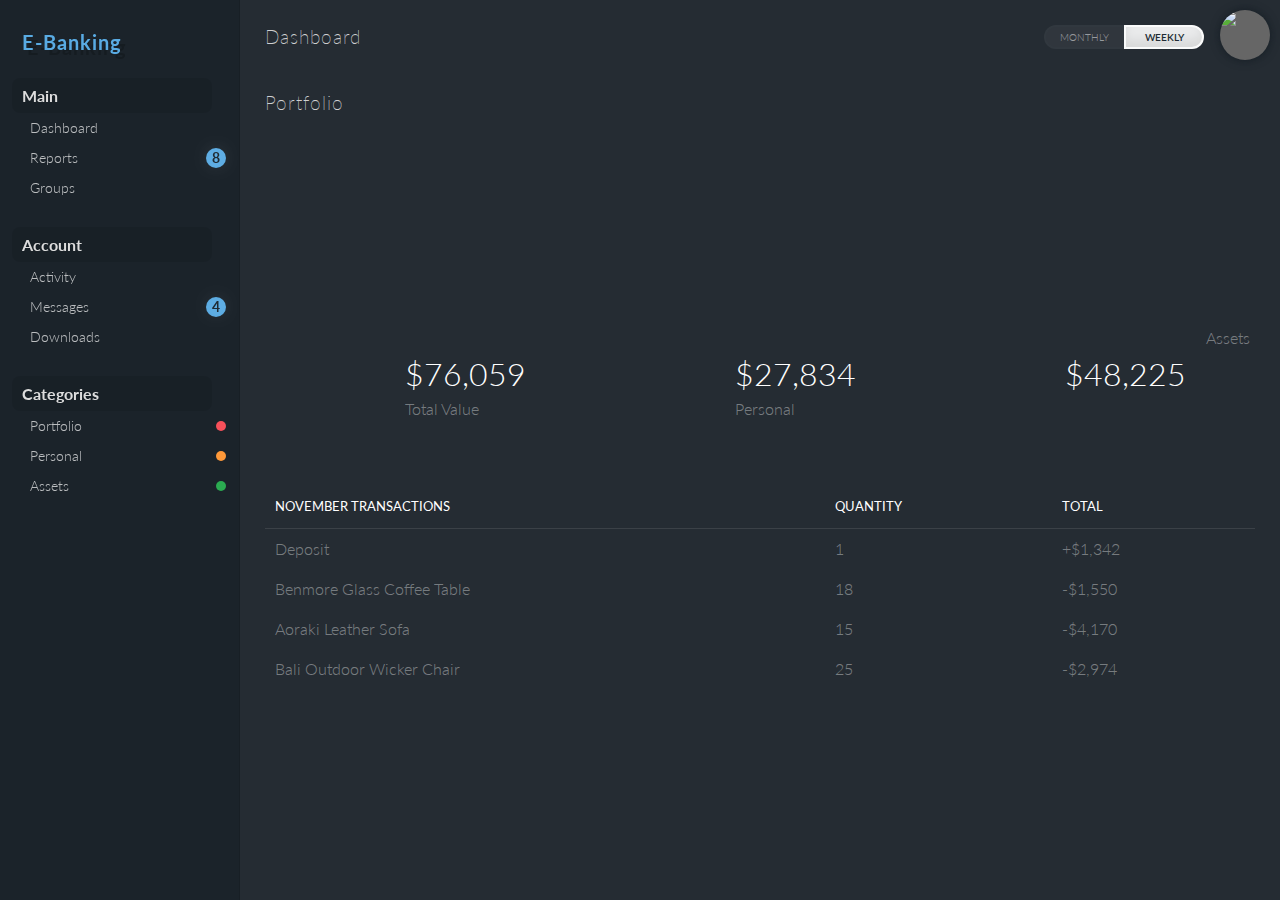
==== landing.html @ 0e0ae9cf "Update landing.html" ====
<!DOCTYPE html>
<html lang="en">
  <head>
    <meta charset="UTF-8" />
    <meta http-equiv="X-UA-Compatible" content="IE=edge" />
    <meta name="viewport" content="width=device-width, initial-scale=1.0" />
    <title>Dashboard</title>
    <link
      href="https://cdn.jsdelivr.net/npm/bootstrap@5.3.0-alpha3/dist/css/bootstrap.min.css"
      rel="stylesheet"
      integrity="sha384-KK94CHFLLe+nY2dmCWGMq91rCGa5gtU4mk92HdvYe+M/SXH301p5ILy+dN9+nJOZ"
      crossorigin="anonymous"
    />

    <link rel="stylesheet"
      href="https://cdn.jsdelivr.net/npm/bootstrap-icons@1.10.5/font/bootstrap-icons.css"/>
      <link rel="stylesheet" href="db.css">
    <style>
    prr{
      padding-right: 25%;
    }
    </style>
  </head>
  <body>
    <div id="container">
      <div id="sideMenu">
        <div id="sideMenuFixed"></div>
        <div id="sidecontent">
        <h1>E-Banking</h1>
    
        <ul class="menu">
          <li>Main</li>
          <li>Dashboard</li>
          <li>Reports <span class="notification">8</span></li>
          <li>Groups</li>
        </ul>
    
        <ul class="menu">
          <li>Account</li>
          <li>Activity</li>
          <li>Messages <span class="notification">4</span></li>
          <li>Downloads</li>
        </ul>
    
        <ul class="menu">
          <li>Categories</li>
          <li>Portfolio <span class="colorIcon red"></span></li>
          <li>Personal <span class="colorIcon orange"></span></li>
          <li>Assets <span class="colorIcon green"></span></li>
        </ul>
        <!--<div class="addCategory"><span class="plus">+</span> Add Category</div>-->
        </div>
      </div>
      <div id="content">
        <div id="titleBar">
          <h2>Dashboard</h2>
          <div id="profilePic">
            <a href="#" target="_blank"><img src="//s3-us-west-2.amazonaws.com/s.cdpn.io/174537/profile/profile-80_9.jpg" /></a>
          </div>
          <div class="options">
            <a href="#" target="_blank"><div class="username">Nerfie Camatayan</div></a>
            <hr>
            <a href="#" class="option"><i class="fa fa-wrench"></i>Settings</a>
            <a href="#" class="option"><i class="fa fa-suitcase"></i>Administration</a>
            <a href="#" class="option"><i class="fa fa-eur"></i>Money transfers</a>
            <a href="#" class="option"><i class="fa fa-plus"></i>More Info</a>
            <a href="index.html" class="logout">Log out <i class="fa fa-sign-out"></i></a>
          </div>
          <span class="controls activeControl">Weekly</span>
          <span class="controls">Monthly</span>
        </div>
    
        <div class="mainChart">
          <canvas id="salesData"></canvas>
          <h2>Portfolio</h2>
    
          <div class="clearFix"></div>
    
          <div id="totalSales">
            <div class="col">
              <div id="creditSales" class="progressBar"></div>
              <h3>$76,059</h3>
              <span class="progressTitle">Total Value</span>
            </div>
            <div class="col">
              <div id="channelSales" class="progressBar"></div>
              <h3>$27,834</h3>
              <span class="progressTitle">Personal</span>
            </div>
            <div class="col">
              <div id="directSales" class="progressBar"></div>
              <h3>$48,225</h3>
              <span class="progressTitle">Assets</span>
            </div>
          </div>
    
          <table>
            <tr>
              <th>November Transactions</th>
              <th>Quantity</th>
              <th>Total</th>
            </tr>
    
            <tr>
              <td>Deposit</td>
              <td>1</td>
              <td>+$1,342</td>
            </tr>
    
            <tr>
              <td>Benmore Glass Coffee Table</td>
              <td>18</td>
              <td>-$1,550</td>
            </tr>
    
            <tr>
              <td>Aoraki Leather Sofa</td>
              <td>15</td>
              <td>-$4,170</td>
            </tr>
    
            <tr>
              <td>Bali Outdoor Wicker Chair</td>
              <td>25</td>
              <td>-$2,974</td>
            </tr>
          </table>
        </div>
      </div>
    </div>
    <script src="//cdnjs.cloudflare.com/ajax/libs/Chart.js/1.0.1/Chart.min.js"></script>
    <script src="//cdn.rawgit.com/kimmobrunfeldt/progressbar.js/0.7.4/dist/progressbar.js"></script>
    <script type="text/javascript" src="script.js"></script>
  </body>
</html>
---- db.css ----
@import url(https://fonts.googleapis.com/css?family=Lato:100,300,400,700);
@import url(https://maxcdn.bootstrapcdn.com/font-awesome/4.2.0/css/font-awesome.min.css);

html {
  height: 100%;
  font-family: 'Lato', sans-serif;
  -webkit-user-select: none;
}
body {
  height: 100%;
  margin: 0;
  background: #252C33;
}
* {
  box-sizing: border-box;
}
/* SCROLL BAR*/

::-webkit-scrollbar {
	min-width: 12px;
	width: 12px;
	max-width: 12px;
  min-height: 12px;
	height: 12px;
	max-height: 12px;
	background-color: #252C33;
}
::-webkit-scrollbar-thumb {
	background: rgba(255,255,255,0.1);
    border: solid 3px #252C33;
    border-radius: 100px;
}
::-webkit-scrollbar-thumb:hover {
	background: rgba(255,255,255,0.2);
}
::-webkit-scrollbar-thumb:active {
	background: rgba(255,255,255,0.2);
}
::-webkit-scrollbar-button {
	display: none;
    height: 0px;
}

/* CONTAINER */
#container {
  display: table;
  width: 100%;
  background: #252C33;
  margin: 0px auto;
  border-radius: 0px;
}

/* Side Bar */
#sideMenu {
  width: 240px;
  height: 100%;
  padding: 30px;
  border-right: 1px solid rgba(0,0,0,.1);
  background: #1b232a;
  display: table-cell;
  vertical-align: top;
  color: #fff;
}
#sideMenuFixed{
  position: fixed;
  top: 0px;
  left: 0px;
  width: 240px;
  height: 100%;
  padding: 30px;
  border-right: 1px solid rgba(0,0,0,.1);
  background: #1b232a;
  z-index: 9;
}
#sidecontent{
  position: fixed;
  width: 200px;
  z-index: 10;
}
#sidecontent h1:first-child{
  color: #59ABE3;
  text-shadow: 5px 5px 0px rgba(0,0,0,.2);
  font-weight: 700;
  font-size: 20px;
  margin-left: -8px;
}
.menu {
  list-style: none;
  margin:  24px 0;
  padding: 0;
  width: 100%;
}
.menu li {
  display: block;
  height: 30px;
  width: 100%;
  line-height: 30px;
  font-size: 14px;
  font-weight: 300;
  color: rgba(255, 255, 255, .7);
  position: relative;
  cursor: pointer;
}
.menu li:hover {
  color: #FFF;
}
.menu li:first-child {
  height: 35px;
  line-height: 35px;
  font-size: 16px;
  font-weight: 700;
  color: #DDD;
  background: rgba(0,0,0,.08);
  margin-left: -18px;
  padding: 0px 10px;
  border-radius: 8px;
  cursor: default;
}
.addCategory {
  font-size: 13px;
  font-weight: 200;
  color: rgba(255, 255, 255, .2);
}
.addCategory:hover {
  color: #fff;
}

/* Content */
#content {
  width: calc(100% - 240px);
  height: 100%;
  padding: 25px;
  display: table-cell;
}
#titleBar {
  height: 36px;
  margin-bottom: 30px;
  margin-right: -15px;
}
#profilePic {
  width: 50px;
  height: 50px;
  border-radius: 100%;
  background: #666;
  float: right;
  margin-top: -15px;
  margin-left: 16px;
  overflow: hidden;
  box-shadow: 0px 0px 5px #1b232a, 0px 0px 10px #1b232a;
}
#profilePic img {
  width: 100%;
}
#profilePic:hover ~ .options{
  opacity: .95;
  top: 65px;
  visibility: visible;
  transition: .2s cubic-bezier(0.565, -0.260, 0.255, 1.410);
}
.options:hover, .options:active, .options:focus{
  opacity: .95;
  top: 65px;
  visibility: visible;
  transition: .2s cubic-bezier(0.565, -0.260, 0.255, 1.410);
}
.options{
  position: absolute;
  visibility: hidden;
  top: 60px;
  right: 5px;
  width: 250px;
  height: 250px;
  background: #FAFAFA;
  box-shadow: 0px 0px 5px #1b232a, 0px 0px 10px #1b232a;
  opacity: 0;
  border-radius: 5px;
  padding-top: 40px;
  transition: .2s cubic-bezier(0.565, -0.260, 0.255, 1.410);
}
.options:after {
  border: solid transparent;
  content: " ";
  height: 0px;
  width: 0px;
  bottom: 100%;
  right: 20px;
  position: absolute;
  border-color: transparent;
  border-width: 10px;
  border-bottom-color: #FAFAFA;
  margin-left: -10px;
}
.options hr{
  width: 100%;
  display: block;
  border: solid 1px #EEE;
  margin-bottom: 0px;
}
.options .username{
  position: absolute;
  top: 10px;
  left: 0px;
  width: 100%;
  text-align: center;
  font-size: 18px;
  font-weight: 700;
  padding-top: 5px;
  color: rgba(37,44,51,.65);
}
.options .pro{
  position: absolute;
  bottom: 6px;
  left: 6px;
  background: #F9BF3B;
  border-radius: 3px;
  color: #333;
  font-size: 11px;
  padding: 7px;
  font-weight: 700;
  text-decoration: none;
  box-shadow: inset 0px -10px 10px rgba(0,0,0,.07);
}
.options .pro span{
  font-size: 0px;
  font-weight: 400;
  transition: .2s cubic-bezier(0.565, -0.260, 0.255, 1.410);
}
.options .pro:hover span{
  font-size: 11px;
  transition: .2s cubic-bezier(0.565, -0.260, 0.255, 1.410);
}
.options .logout{
  position: absolute;
  bottom: 6px;
  right: 6px;
  background: #EF4836;
  border-radius: 3px;
  color: #FFF;
  font-size: 11px;
  padding: 7px;
  font-weight: 700;
  text-decoration: none;
  box-shadow: inset 0px -10px 10px rgba(0,0,0,.07);
}
.options .logout i{
  transform: scale(1.6);
  margin-left: 8px;
}
.options .option{
  display: block;
  width: 100%;
  padding: 10px 10px;
  color: #333;
  cursor: pointer;
  text-decoration: none;
}
.options .option i{
  width: 30px;
  transform: scale(1.4);
  margin-right: 0px;
  margin-left: 5px;
  color: #5B5B5B;
}
.options .option:hover i{
  color: #FFF;
}
.options .option:hover{
  color: #FFF;
  background: rgba(89,171,227,0.7);
}
.options .option:active{
  color: #FFF;
  background: rgba(89,171,227,0.9);
}

.controls {
  display: block;
  width: 80px;
  height: 24px;
  color: rgba(255, 255, 255, 0.5);
  font-size: 10px;
  font-weight: 300;
  text-transform: uppercase;
  text-align: center;
  line-height: 20px;
  float: right;
  border-top-left-radius: 20px;
  border-bottom-left-radius: 20px;
  margin: 0px 0px;
  cursor: pointer;
  border: solid 2px rgba(255, 255, 255, 0.01);
  background: rgba(255, 255, 255, 0.05);
}
.controls:hover, .controls:active {
  border-color: rgba(255, 255, 255, 0.01);
  background: rgba(255, 255, 255, 0.08);
}
.activeControl, .activeControl:hover {
  background: rgba(255, 255, 255, 0.9);
  border-color: rgba(255, 255, 255, 0.8);
  box-shadow: inset 0px -7px 10px rgba(0,0,0,.07);
  border-radius: 0px;
  border-top-right-radius: 20px;
  border-bottom-right-radius: 20px;
  color: #202b33;
  font-weight: 600;
}
#salesData {
  margin-bottom: 60px;
}
#totalSales {
  height: 120px;
  position: relative;
  margin-top: 24px;
  margin-bottom: 50px;
}
#totalSales .col {
  float: left;
  width: 33.33%;
  height: 100%;
}
#totalSales .col .progressTitle {
  float: left;
  margin-left: 20px;
  font-weight: 300;
  color: rgba(255, 255, 255, 0.4);
}
.progressBar {
  float: left;
  height: 120px;
  width: 120px;
  font-size: 40px;
  text-align: center;
  line-height: 120px;
}

/* Icons */
.notification {
  display: block;
  width: 20px;
  height: 20px;
  color: #202b33;
  text-shadow: 0px 0px 20px rgba(255,255,255,.7);
  font-weight: 700;
  line-height: 20px;
  text-align: center;
  border-radius: 50%;
  background: #59ABE3;
  position: absolute;
  top: 0; bottom: 0; right: 2%;
  margin: auto;
  transition: .3s ease;
}
ul.menu li:hover .notification {
  text-shadow: 0px 0px 30px rgba(255,255,255,1);
  transition: .3s ease;
}
.colorIcon {
  display: block;
  width: 10px;
  height: 10px;
  border-radius: 50%;
  position: absolute;
  top: 0; bottom: 0; right: 2%;
  margin: auto;
}
.plus {
  display: inline-block;
  width: 20px;
  height: 20px;
  color: #202b33;
  font-weight: 600;
  font-size: 16px;
  line-height: 8px;
  padding: 4px;
  margin-right: 6px;
  border: 2px solid rgba(255, 255, 255, .2);
  border-radius: 50%;
  color: rgba(255, 255, 255, .2);
}
.red {
  background: #F7505A;
}
.orange {
  background: #ff9939;
}
.green {
  background: #2bab51;
}

/* Table */
table {
  width: 100%;
  border-collapse: collapse;
}
th {
  text-align: left;
  color: #fff;
  font-weight: 400;
  font-size: 13px;
  text-transform: uppercase;
  border-bottom: 1px solid rgba(255, 255, 255, 0.1);
  padding: 0 10px;
  padding-bottom: 14px;
}
tr:not(:first-child):hover {
  background: rgba(255, 255, 255, 0.03);
}
td {
  height: 40px;
  line-height: 40px;
  font-weight: 300;
  color: rgba(255, 255, 255, 0.4);
  padding: 0 10px;
}
/* Headers */
h1 {
  font-size: 13px;
  font-weight: 200;
  letter-spacing: 1px;
  margin: 0;
}
h2 {
  float: left;
  font-size: 19px;
  font-weight: 200;
  letter-spacing: 1px;
  margin: 0;
  color: rgba(255, 255, 255, .8);
}
h3 {
  float: left;
  color: #fff;
  font-size: 32px;
  font-weight: 300;
  margin: 0;
  margin-top: 8%;
  margin-left: 20px;
  margin-bottom: 6px;
}

.clearFix {
  clear: both;
}
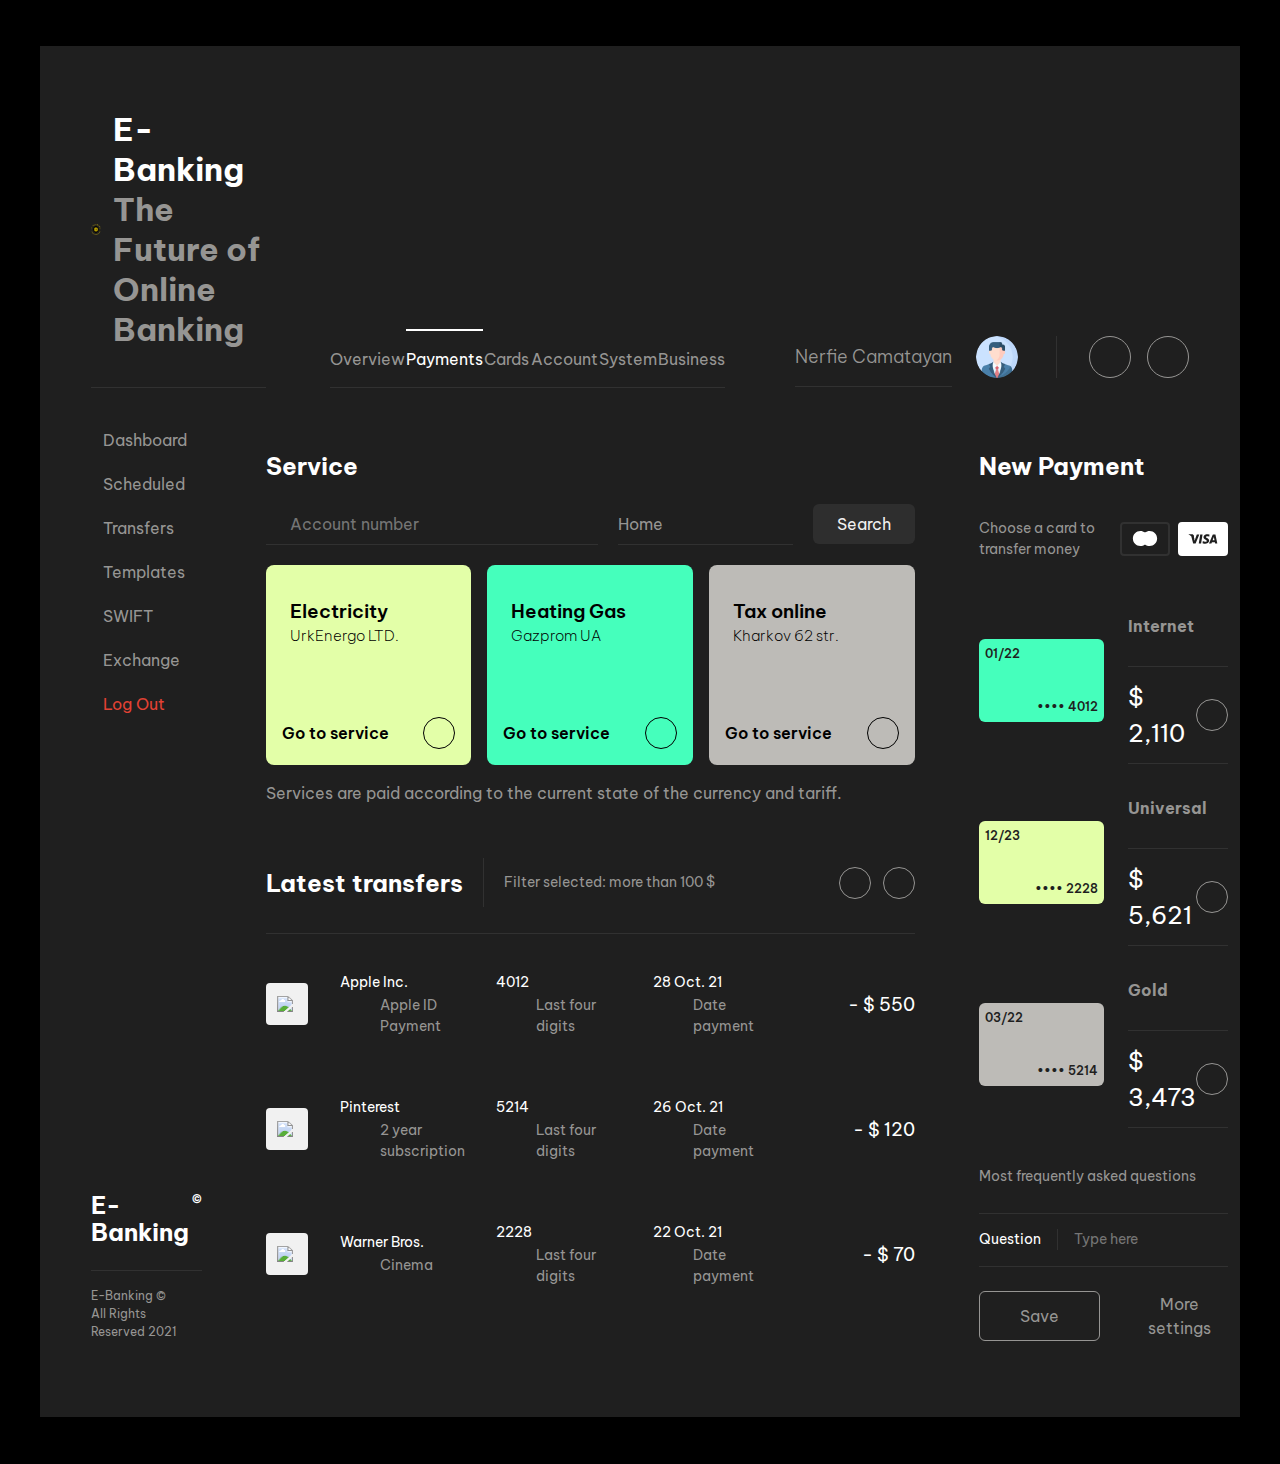
==== commit 72c6b135: "Add files via upload" ====
--- a/landing.html
+++ b/landing.html
@@ -1,135 +1,370 @@
 <!DOCTYPE html>
-<html lang="en">
-  <head>
-    <meta charset="UTF-8" />
-    <meta http-equiv="X-UA-Compatible" content="IE=edge" />
-    <meta name="viewport" content="width=device-width, initial-scale=1.0" />
-    <title>Dashboard</title>
-    <link
-      href="https://cdn.jsdelivr.net/npm/bootstrap@5.3.0-alpha3/dist/css/bootstrap.min.css"
-      rel="stylesheet"
-      integrity="sha384-KK94CHFLLe+nY2dmCWGMq91rCGa5gtU4mk92HdvYe+M/SXH301p5ILy+dN9+nJOZ"
-      crossorigin="anonymous"
-    />
+<html lang="en" >
+<head>
+  <meta charset="UTF-8">
+  <title>Dashboard</title>
+  <link rel="stylesheet" href="https://cdnjs.cloudflare.com/ajax/libs/meyer-reset/2.0/reset.min.css">
+<link rel="stylesheet" href="db.css">
 
-    <link rel="stylesheet"
-      href="https://cdn.jsdelivr.net/npm/bootstrap-icons@1.10.5/font/bootstrap-icons.css"/>
-      <link rel="stylesheet" href="db.css">
-    <style>
-    prr{
-      padding-right: 25%;
-    }
-    </style>
-  </head>
-  <body>
-    <div id="container">
-      <div id="sideMenu">
-        <div id="sideMenuFixed"></div>
-        <div id="sidecontent">
-        <h1>E-Banking</h1>
-    
-        <ul class="menu">
-          <li>Main</li>
-          <li>Dashboard</li>
-          <li>Reports <span class="notification">8</span></li>
-          <li>Groups</li>
-        </ul>
-    
-        <ul class="menu">
-          <li>Account</li>
-          <li>Activity</li>
-          <li>Messages <span class="notification">4</span></li>
-          <li>Downloads</li>
-        </ul>
-    
-        <ul class="menu">
-          <li>Categories</li>
-          <li>Portfolio <span class="colorIcon red"></span></li>
-          <li>Personal <span class="colorIcon orange"></span></li>
-          <li>Assets <span class="colorIcon green"></span></li>
-        </ul>
-        <!--<div class="addCategory"><span class="plus">+</span> Add Category</div>-->
-        </div>
-      </div>
-      <div id="content">
-        <div id="titleBar">
-          <h2>Dashboard</h2>
-          <div id="profilePic">
-            <a href="#" target="_blank"><img src="//s3-us-west-2.amazonaws.com/s.cdpn.io/174537/profile/profile-80_9.jpg" /></a>
-          </div>
-          <div class="options">
-            <a href="#" target="_blank"><div class="username">Nerfie Camatayan</div></a>
-            <hr>
-            <a href="#" class="option"><i class="fa fa-wrench"></i>Settings</a>
-            <a href="#" class="option"><i class="fa fa-suitcase"></i>Administration</a>
-            <a href="#" class="option"><i class="fa fa-eur"></i>Money transfers</a>
-            <a href="#" class="option"><i class="fa fa-plus"></i>More Info</a>
-            <a href="index.html" class="logout">Log out <i class="fa fa-sign-out"></i></a>
-          </div>
-          <span class="controls activeControl">Weekly</span>
-          <span class="controls">Monthly</span>
-        </div>
-    
-        <div class="mainChart">
-          <canvas id="salesData"></canvas>
-          <h2>Portfolio</h2>
-    
-          <div class="clearFix"></div>
-    
-          <div id="totalSales">
-            <div class="col">
-              <div id="creditSales" class="progressBar"></div>
-              <h3>$76,059</h3>
-              <span class="progressTitle">Total Value</span>
-            </div>
-            <div class="col">
-              <div id="channelSales" class="progressBar"></div>
-              <h3>$27,834</h3>
-              <span class="progressTitle">Personal</span>
-            </div>
-            <div class="col">
-              <div id="directSales" class="progressBar"></div>
-              <h3>$48,225</h3>
-              <span class="progressTitle">Assets</span>
-            </div>
-          </div>
-    
-          <table>
-            <tr>
-              <th>November Transactions</th>
-              <th>Quantity</th>
-              <th>Total</th>
-            </tr>
-    
-            <tr>
-              <td>Deposit</td>
-              <td>1</td>
-              <td>+$1,342</td>
-            </tr>
-    
-            <tr>
-              <td>Benmore Glass Coffee Table</td>
-              <td>18</td>
-              <td>-$1,550</td>
-            </tr>
-    
-            <tr>
-              <td>Aoraki Leather Sofa</td>
-              <td>15</td>
-              <td>-$4,170</td>
-            </tr>
-    
-            <tr>
-              <td>Bali Outdoor Wicker Chair</td>
-              <td>25</td>
-              <td>-$2,974</td>
-            </tr>
-          </table>
-        </div>
-      </div>
-    </div>
-    <script src="//cdnjs.cloudflare.com/ajax/libs/Chart.js/1.0.1/Chart.min.js"></script>
-    <script src="//cdn.rawgit.com/kimmobrunfeldt/progressbar.js/0.7.4/dist/progressbar.js"></script>
-    <script type="text/javascript" src="script.js"></script>
-  </body>
+</head>
+<body>
+<!-- partial:index.partial.html -->
+<div class="app">
+	<header class="app-header">
+		<div class="app-header-logo">
+			<div class="logo">
+				<span class="logo-icon">
+					<img src="logo.png" />
+				</span>
+				<h1 class="logo-title">
+					<span>E-Banking</span>
+					<span>The Future of Online Banking</span>
+				</h1>
+			</div>
+		</div>
+		<div class="app-header-navigation">
+			<div class="tabs">
+				<a href="#">
+					Overview
+				</a>
+				<a href="#" class="active">
+					Payments
+				</a>
+				<a href="#">
+					Cards
+				</a>
+				<a href="#">
+					Account
+				</a>
+				<a href="#">
+					System
+				</a>
+				<a href="#">
+					Business
+				</a>
+			</div>
+		</div>
+		<div class="app-header-actions">
+			<button class="user-profile">
+				<span>Nerfie Camatayan</span>
+				<span>
+					<img src="profile.png" />
+				</span>
+			</button>
+			<div class="app-header-actions-buttons">
+				<button class="icon-button large">
+					<i class="ph-magnifying-glass"></i>
+				</button>
+				<button class="icon-button large">
+					<i class="ph-bell"></i>
+				</button>
+			</div>
+		</div>
+		<div class="app-header-mobile">
+			<button class="icon-button large">
+				<i class="ph-list"></i>
+			</button>
+		</div>
+
+	</header>
+	<div class="app-body">
+		<div class="app-body-navigation">
+			<nav class="navigation">
+				<a href="#">
+					<i class="ph-browsers"></i>
+					<span>Dashboard</span>
+				</a>
+				<a href="#">
+					<i class="ph-check-square"></i>
+					<span>Scheduled</span>
+				</a>
+				<a href="#">
+					<i class="ph-swap"></i>
+					<span>Transfers</span>
+				</a>
+				<a href="#">
+					<i class="ph-file-text"></i>
+					<span>Templates</span>
+				</a>
+				<a href="#">
+					<i class="ph-globe"></i>
+					<span>SWIFT</span>
+				</a>
+				<a href="#">
+					<i class="ph-clipboard-text"></i>
+					<span>Exchange</span>
+				</a>
+        <a href="index.html">
+					<i class="ph-minus colorr"></i>
+					<span class="colorr">Log Out</span>
+				</a>
+			</nav>
+			<footer class="footer">
+				<h1>E-Banking<small>©</small></h1>
+				<div>
+					E-Banking ©<br />
+					All Rights Reserved 2021
+				</div>
+			</footer>
+		</div>
+		<div class="app-body-main-content">
+			<section class="service-section">
+				<h2>Service</h2>
+				<div class="service-section-header">
+					<div class="search-field">
+						<i class="ph-magnifying-glass"></i>
+						<input type="text" placeholder="Account number">
+					</div>
+					<div class="dropdown-field">
+						<select>
+							<option>Home</option>
+							<option>Work</option>
+						</select>
+						<i class="ph-caret-down"></i>
+					</div>
+					<button class="flat-button">
+						Search
+					</button>
+				</div>
+				<div class="mobile-only">
+					<button class="flat-button">
+						Toggle search
+					</button>
+				</div>
+				<div class="tiles">
+					<article class="tile">
+						<div class="tile-header">
+							<i class="ph-lightning-light"></i>
+							<h3>
+								<span>Electricity</span>
+								<span>UrkEnergo LTD.</span>
+							</h3>
+						</div>
+						<a href="#">
+							<span>Go to service</span>
+							<span class="icon-button">
+								<i class="ph-caret-right-bold"></i>
+							</span>
+						</a>
+					</article>
+					<article class="tile">
+						<div class="tile-header">
+							<i class="ph-fire-simple-light"></i>
+							<h3>
+								<span>Heating Gas</span>
+								<span>Gazprom UA</span>
+							</h3>
+						</div>
+						<a href="#">
+							<span>Go to service</span>
+							<span class="icon-button">
+								<i class="ph-caret-right-bold"></i>
+							</span>
+						</a>
+					</article>
+					<article class="tile">
+						<div class="tile-header">
+							<i class="ph-file-light"></i>
+							<h3>
+								<span>Tax online</span>
+								<span>Kharkov 62 str.</span>
+							</h3>
+						</div>
+						<a href="#">
+							<span>Go to service</span>
+							<span class="icon-button">
+								<i class="ph-caret-right-bold"></i>
+							</span>
+						</a>
+					</article>
+				</div>
+				<div class="service-section-footer">
+					<p>Services are paid according to the current state of the currency and tariff.</p>
+				</div>
+			</section>
+			<section class="transfer-section">
+				<div class="transfer-section-header">
+					<h2>Latest transfers</h2>
+					<div class="filter-options">
+						<p>Filter selected: more than 100 $</p>
+						<button class="icon-button">
+							<i class="ph-funnel"></i>
+						</button>
+						<button class="icon-button">
+							<i class="ph-plus"></i>
+						</button>
+					</div>
+				</div>
+				<div class="transfers">
+					<div class="transfer">
+						<div class="transfer-logo">
+							<img src="https://assets.codepen.io/285131/apple.svg" />
+						</div>
+						<dl class="transfer-details">
+							<div>
+								<dt>Apple Inc.</dt>
+								<dd>Apple ID Payment</dd>
+							</div>
+							<div>
+								<dt>4012</dt>
+								<dd>Last four digits</dd>
+							</div>
+							<div>
+								<dt>28 Oct. 21</dt>
+								<dd>Date payment</dd>
+							</div>
+						</dl>
+						<div class="transfer-number">
+							- $ 550
+						</div>
+					</div>
+					<div class="transfer">
+						<div class="transfer-logo">
+							<img src="https://assets.codepen.io/285131/pinterest.svg" />
+						</div>
+						<dl class="transfer-details">
+							<div>
+								<dt>Pinterest</dt>
+								<dd>2 year subscription</dd>
+							</div>
+							<div>
+								<dt>5214</dt>
+								<dd>Last four digits</dd>
+							</div>
+							<div>
+								<dt>26 Oct. 21</dt>
+								<dd>Date payment</dd>
+							</div>
+						</dl>
+						<div class="transfer-number">
+							- $ 120
+						</div>
+					</div>
+					<div class="transfer">
+						<div class="transfer-logo">
+							<img src="https://assets.codepen.io/285131/warner-bros.svg" />
+						</div>
+						<dl class="transfer-details">
+							<div>
+								<dt>Warner Bros.</dt>
+								<dd>Cinema</dd>
+							</div>
+							<div>
+								<dt>2228</dt>
+								<dd>Last four digits</dd>
+							</div>
+							<div>
+								<dt>22 Oct. 21</dt>
+								<dd>Date payment</dd>
+							</div>
+						</dl>
+						<div class="transfer-number">
+							- $ 70
+						</div>
+					</div>
+				</div>
+			</section>
+		</div>
+		<div class="app-body-sidebar">
+			<section class="payment-section">
+				<h2>New Payment</h2>
+				<div class="payment-section-header">
+					<p>Choose a card to transfer money</p>
+					<div>
+						<button class="card-button mastercard">
+							<svg width="2001" height="1237" viewBox="0 0 2001 1237" fill="none" xmlns="http://www.w3.org/2000/svg">
+								<g id="a624784f2834e21c94a1c0c9a58bbbaa">
+									<path id="7869b07bea546aa59a5ee138adbcfd5a" d="M1270.57 1104.15H729.71V132.15H1270.58L1270.57 1104.15Z" fill="currentColor"></path>
+									<path id="b54e3ab4d7044a9f288082bc6b864ae6" d="M764 618.17C764 421 856.32 245.36 1000.08 132.17C891.261 46.3647 756.669 -0.204758 618.09 9.6031e-07C276.72 9.6031e-07 0 276.76 0 618.17C0 959.58 276.72 1236.34 618.09 1236.34C756.672 1236.55 891.268 1189.98 1000.09 1104.17C856.34 991 764 815.35 764 618.17Z" fill="currentColor"></path>
+									<path id="67f94b4d1b83252a6619ed6e0cc0a3a1" d="M2000.25 618.17C2000.25 959.58 1723.53 1236.34 1382.16 1236.34C1243.56 1236.54 1108.95 1189.97 1000.11 1104.17C1143.91 990.98 1236.23 815.35 1236.23 618.17C1236.23 420.99 1143.91 245.36 1000.11 132.17C1108.95 46.3673 1243.56 -0.201169 1382.15 -2.24915e-05C1723.52 -2.24915e-05 2000.24 276.76 2000.24 618.17" fill="currentColor"></path>
+								</g>
+							</svg>
+						</button>
+						<button class="card-button visa active">
+							<svg xmlns="http://www.w3.org/2000/svg" width="2500" height="2500" viewBox="0 0 141.732 141.732">
+								<g fill="currentColor">
+									<path d="M62.935 89.571h-9.733l6.083-37.384h9.734zM45.014 52.187L35.735 77.9l-1.098-5.537.001.002-3.275-16.812s-.396-3.366-4.617-3.366h-15.34l-.18.633s4.691.976 10.181 4.273l8.456 32.479h10.141l15.485-37.385H45.014zM121.569 89.571h8.937l-7.792-37.385h-7.824c-3.613 0-4.493 2.786-4.493 2.786L95.881 89.571h10.146l2.029-5.553h12.373l1.14 5.553zm-10.71-13.224l5.114-13.99 2.877 13.99h-7.991zM96.642 61.177l1.389-8.028s-4.286-1.63-8.754-1.63c-4.83 0-16.3 2.111-16.3 12.376 0 9.658 13.462 9.778 13.462 14.851s-12.075 4.164-16.06.965l-1.447 8.394s4.346 2.111 10.986 2.111c6.642 0 16.662-3.439 16.662-12.799 0-9.72-13.583-10.625-13.583-14.851.001-4.227 9.48-3.684 13.645-1.389z" />
+								</g>
+								<path d="M34.638 72.364l-3.275-16.812s-.396-3.366-4.617-3.366h-15.34l-.18.633s7.373 1.528 14.445 7.253c6.762 5.472 8.967 12.292 8.967 12.292z" fill="currentColor" />
+								<path fill="none" d="M0 0h141.732v141.732H0z" />
+							</svg>
+						</button>
+					</div>
+				</div>
+				<div class="payments">
+					<div class="payment">
+						<div class="card green">
+							<span>01/22</span>
+							<span>
+								•••• 4012
+							</span>
+						</div>
+						<div class="payment-details">
+							<h3>Internet</h3>
+							<div>
+								<span>$ 2,110</span>
+								<button class="icon-button">
+									<i class="ph-caret-right-bold"></i>
+								</button>
+							</div>
+						</div>
+					</div>
+					<div class="payment">
+						<div class="card olive">
+							<span>12/23</span>
+							<span>
+								•••• 2228
+							</span>
+						</div>
+						<div class="payment-details">
+							<h3>Universal</h3>
+							<div>
+								<span>$ 5,621</span>
+								<button class="icon-button">
+									<i class="ph-caret-right-bold"></i>
+								</button>
+							</div>
+						</div>
+					</div>
+					<div class="payment">
+						<div class="card gray">
+							<span>03/22</span>
+							<span>
+								•••• 5214
+							</span>
+						</div>
+						<div class="payment-details">
+							<h3>Gold</h3>
+							<div>
+								<span>$ 3,473</span>
+								<button class="icon-button">
+									<i class="ph-caret-right-bold"></i>
+								</button>
+							</div>
+						</div>
+					</div>
+				</div>
+				<div class="faq">
+					<p>Most frequently asked questions</p>
+					<div>
+						<label>Question</label>
+						<input type="text" placeholder="Type here">
+					</div>
+				</div>
+				<div class="payment-section-footer">
+					<button class="save-button">
+						Save
+					</button>
+					<button class="settings-button">
+						<i class="ph-gear"></i>
+						<span>More settings</span>
+					</button>
+				</div>
+			</section>
+		</div>
+	</div>
+</div>
+<!-- partial -->
+  <script src='https://unpkg.com/phosphor-icons'></script><script  src="./script.js"></script>
+</body>
 </html>
--- a/db.css
+++ b/db.css
@@ -1,444 +1,821 @@
-@import url(https://fonts.googleapis.com/css?family=Lato:100,300,400,700);
-@import url(https://maxcdn.bootstrapcdn.com/font-awesome/4.2.0/css/font-awesome.min.css);
-
-html {
+@import url("https://fonts.googleapis.com/css2?family=Be+Vietnam+Pro:ital,wght@0,100;0,200;0,300;0,400;0,500;0,600;0,700;0,800;0,900;1,100;1,200;1,300;1,400;1,500;1,600;1,700;1,800;1,900&display=swap");
+:root {
+  --c-gray-900: #000000;
+  --c-gray-800: #1f1f1f;
+  --c-gray-700: #2e2e2e;
+  --c-gray-600: #313131;
+  --c-gray-500: #969593;
+  --c-gray-400: #a6a6a6;
+  --c-gray-300: #bdbbb7;
+  --c-gray-200: #f1f1f1;
+  --c-gray-100: #ffffff;
+  --c-green-500: #45ffbc;
+  --c-olive-500: #e3ffa8;
+  --c-white: var(--c-gray-100);
+  --c-text-primary: var(--c-gray-100);
+  --c-text-secondary: var(--c-gray-200);
+  --c-text-tertiary: var(--c-gray-500);
+}
+
+body {
+  line-height: 1.5;
+  min-height: 100vh;
+  font-family: "Be Vietnam Pro", sans-serif;
+  background-color: var(--c-gray-900);
+  color: var(--c-text-primary);
+  display: flex;
+  padding-top: 3vw;
+  padding-bottom: 3vw;
+  justify-content: center;
+}
+
+*,
+*:before,
+*:after {
+  box-sizing: border-box;
+}
+
+img {
+  display: block;
+  max-width: 100%;
+}
+
+button,
+select,
+input,
+textarea {
+  font: inherit;
+}
+
+a {
+  color: inherit;
+}
+
+.responsive-wrapper {
+  width: 90%;
+  max-width: 1600px;
+  margin-left: auto;
+  margin-right: auto;
+}
+
+.app {
+  min-height: 80vh;
+  width: 95%;
+  max-width: 1600px;
+  background-color: var(--c-gray-800);
+  padding: 2vw 4vw 6vw;
+  display: flex;
+  flex-direction: column;
+}
+
+.app-header {
+  display: grid;
+  grid-template-columns: minmax(-webkit-min-content, 175px) minmax(-webkit-max-content, 1fr) minmax(-webkit-max-content, 400px);
+  grid-template-columns: minmax(min-content, 175px) minmax(max-content, 1fr) minmax(max-content, 400px);
+  -moz-column-gap: 4rem;
+       column-gap: 4rem;
+  align-items: flex-end;
+}
+@media (max-width: 1200px) {
+  .app-header {
+    display: flex;
+    align-items: center;
+    justify-content: space-between;
+    border-bottom: 1px solid var(--c-gray-600);
+  }
+}
+
+@media (max-width: 1200px) {
+  .app-header-navigation {
+    display: none;
+  }
+}
+
+.app-header-actions {
+  display: flex;
+  align-items: center;
+}
+@media (max-width: 1200px) {
+  .app-header-actions {
+    display: none;
+  }
+}
+
+.app-header-actions-buttons {
+  display: flex;
+  border-left: 1px solid var(--c-gray-600);
+  margin-left: 2rem;
+  padding-left: 2rem;
+}
+.app-header-actions-buttons > * + * {
+  margin-left: 1rem;
+}
+
+.app-header-mobile {
+  display: none;
+}
+@media (max-width: 1200px) {
+  .app-header-mobile {
+    display: flex;
+  }
+}
+
+.app-body {
   height: 100%;
-  font-family: 'Lato', sans-serif;
-  -webkit-user-select: none;
-}
-body {
-  height: 100%;
-  margin: 0;
-  background: #252C33;
-}
-* {
-  box-sizing: border-box;
-}
-/* SCROLL BAR*/
-
-::-webkit-scrollbar {
-	min-width: 12px;
-	width: 12px;
-	max-width: 12px;
-  min-height: 12px;
-	height: 12px;
-	max-height: 12px;
-	background-color: #252C33;
-}
-::-webkit-scrollbar-thumb {
-	background: rgba(255,255,255,0.1);
-    border: solid 3px #252C33;
-    border-radius: 100px;
-}
-::-webkit-scrollbar-thumb:hover {
-	background: rgba(255,255,255,0.2);
-}
-::-webkit-scrollbar-thumb:active {
-	background: rgba(255,255,255,0.2);
-}
-::-webkit-scrollbar-button {
-	display: none;
-    height: 0px;
-}
-
-/* CONTAINER */
-#container {
-  display: table;
+  display: grid;
+  grid-template-columns: minmax(-webkit-min-content, 175px) minmax(-webkit-max-content, 1fr) minmax(-webkit-min-content, 400px);
+  grid-template-columns: minmax(min-content, 175px) minmax(max-content, 1fr) minmax(min-content, 400px);
+  -moz-column-gap: 4rem;
+       column-gap: 4rem;
+  padding-top: 2.5rem;
+}
+@media (max-width: 1200px) {
+  .app-body {
+    grid-template-columns: 1fr;
+  }
+  .app-body > * {
+    margin-bottom: 3.5rem;
+  }
+}
+
+.app-body-navigation {
+  display: flex;
+  flex-direction: column;
+  justify-content: space-between;
+}
+@media (max-width: 1200px) {
+  .app-body-navigation {
+    display: none;
+  }
+}
+
+.footer {
+  margin-top: auto;
+}
+.footer h1 {
+  font-size: 1.5rem;
+  line-height: 1.125;
+  display: flex;
+  align-items: flex-start;
+}
+.footer h1 small {
+  font-size: 0.5em;
+  margin-left: 0.25em;
+}
+.footer div {
+  border-top: 1px solid var(--c-gray-600);
+  margin-top: 1.5rem;
+  padding-top: 1rem;
+  font-size: 0.75rem;
+  color: var(--c-text-tertiary);
+}
+
+.logo {
+  display: flex;
+  align-items: center;
+  padding-bottom: 1rem;
+  padding-top: 1rem;
+  border-bottom: 1px solid var(--c-gray-600);
+}
+@media (max-width: 1200px) {
+  .logo {
+    border-bottom: 0;
+  }
+}
+
+.logo-icon {
+  display: flex;
+  align-items: center;
+  justify-content: center;
+  width: 32px;
+  height: 32px;
+}
+
+.logo-title {
+  display: flex;
+  flex-direction: column;
+  line-height: 1.25;
+  margin-left: 0.75rem;
+}
+.logo-title span:first-child {
+  color: var(--c-text-primary);
+}
+.logo-title span:last-child {
+  color: var(--c-text-tertiary);
+}
+
+.navigation {
+  display: flex;
+  flex-direction: column;
+  align-items: flex-start;
+  color: var(--c-text-tertiary);
+}
+.navigation a {
+  display: flex;
+  align-items: center;
+  text-decoration: none;
+  transition: 0.25s ease;
+}
+.navigation a * {
+  transition: 0.25s ease;
+}
+.navigation a i {
+  margin-right: 0.75rem;
+  font-size: 1.25em;
+  flex-shrink: 0;
+}
+.navigation a + a {
+  margin-top: 1.25rem;
+}
+.navigation a:hover, .navigation a:focus {
+  transform: translateX(4px);
+  color: var(--c-text-primary);
+}
+
+.tabs {
+  display: flex;
+  justify-content: space-between;
+  color: var(--c-text-tertiary);
+  border-bottom: 1px solid var(--c-gray-600);
+}
+.tabs a {
+  padding-top: 1rem;
+  padding-bottom: 1rem;
+  text-decoration: none;
+  border-top: 2px solid transparent;
+  display: inline-flex;
+  transition: 0.25s ease;
+}
+.tabs a.active, .tabs a:hover, .tabs a:focus {
+  color: var(--c-text-primary);
+  border-color: var(--c-text-primary);
+}
+
+.user-profile {
+  display: flex;
+  align-items: center;
+  border: 0;
+  background: transparent;
+  cursor: pointer;
+  color: var(--c-text-tertiary);
+  transition: 0.25s ease;
+}
+.user-profile:hover, .user-profile:focus {
+  color: var(--c-text-primary);
+}
+.user-profile:hover span:last-child, .user-profile:focus span:last-child {
+  box-shadow: 0 0 0 4px var(--c-gray-800), 0 0 0 5px var(--c-text-tertiary);
+}
+.user-profile span:first-child {
+  display: flex;
+  font-size: 1.125rem;
+  padding-top: 1rem;
+  padding-bottom: 1rem;
+  border-bottom: 1px solid var(--c-gray-600);
+  font-weight: 300;
+}
+.user-profile span:last-child {
+  transition: 0.25s ease;
+  display: flex;
+  justify-content: center;
+  align-items: center;
+  width: 42px;
+  height: 42px;
+  border-radius: 50%;
+  overflow: hidden;
+  margin-left: 1.5rem;
+  flex-shrink: 0;
+}
+
+.icon-button {
+  width: 32px;
+  height: 32px;
+  border-radius: 50%;
+  border: 0;
+  background-color: transparent;
+  border: 1px solid var(--c-gray-500);
+  color: var(--c-text-primary);
+  display: flex;
+  align-items: center;
+  justify-content: center;
+  cursor: pointer;
+  transition: 0.25s ease;
+  flex-shrink: 0;
+}
+.icon-button.large {
+  width: 42px;
+  height: 42px;
+  font-size: 1.25em;
+}
+.icon-button i {
+  transition: 0.25s ease;
+}
+.icon-button:hover, .icon-button:focus {
+  background-color: var(--c-gray-600);
+  box-shadow: 0 0 0 4px var(--c-gray-800), 0 0 0 5px var(--c-text-tertiary);
+}
+
+.tiles {
+  display: grid;
+  grid-template-columns: repeat(3, 1fr);
+  -moz-column-gap: 1rem;
+       column-gap: 1rem;
+  row-gap: 1rem;
+  margin-top: 1.25rem;
+}
+@media (max-width: 700px) {
+  .tiles {
+    grid-template-columns: repeat(1, 1fr);
+  }
+}
+
+.tile {
+  padding: 1rem;
+  border-radius: 8px;
+  background-color: var(--c-olive-500);
+  color: var(--c-gray-900);
+  min-height: 200px;
+  display: flex;
+  flex-direction: column;
+  justify-content: space-between;
+  position: relative;
+  transition: 0.25s ease;
+}
+.tile:hover {
+  transform: translateY(-5px);
+}
+.tile:focus-within {
+  box-shadow: 0 0 0 2px var(--c-gray-800), 0 0 0 4px var(--c-olive-500);
+}
+.tile:nth-child(2) {
+  background-color: var(--c-green-500);
+}
+.tile:nth-child(2):focus-within {
+  box-shadow: 0 0 0 2px var(--c-gray-800), 0 0 0 4px var(--c-green-500);
+}
+.tile:nth-child(3) {
+  background-color: var(--c-gray-300);
+}
+.tile:nth-child(3):focus-within {
+  box-shadow: 0 0 0 2px var(--c-gray-800), 0 0 0 4px var(--c-gray-300);
+}
+.tile a {
+  text-decoration: none;
+  display: flex;
+  align-items: center;
+  justify-content: space-between;
+  font-weight: 600;
+}
+.tile a .icon-button {
+  color: inherit;
+  border-color: inherit;
+}
+.tile a .icon-button:hover, .tile a .icon-button:focus {
+  background-color: transparent;
+}
+.tile a .icon-button:hover i, .tile a .icon-button:focus i {
+  transform: none;
+}
+.tile a:focus {
+  box-shadow: none;
+}
+.tile a:after {
+  content: "";
+  display: block;
+  position: absolute;
+  top: 0;
+  left: 0;
+  right: 0;
+  bottom: 0;
+}
+
+.tile-header {
+  display: flex;
+  align-items: center;
+}
+.tile-header i {
+  font-size: 2.5em;
+}
+.tile-header h3 {
+  display: flex;
+  flex-direction: column;
+  line-height: 1.375;
+  margin-left: 0.5rem;
+}
+.tile-header h3 span:first-child {
+  font-weight: 600;
+}
+.tile-header h3 span:last-child {
+  font-size: 0.825em;
+  font-weight: 200;
+}
+
+.service-section > h2 {
+  font-size: 1.5rem;
+  margin-bottom: 1.25rem;
+}
+
+.service-section-header {
+  display: flex;
+  align-items: center;
+  justify-content: space-between;
+}
+.service-section-header > * + * {
+  margin-left: 1.25rem;
+}
+@media (max-width: 1000px) {
+  .service-section-header {
+    display: none;
+  }
+}
+
+.service-section-footer {
+  color: var(--c-text-tertiary);
+  margin-top: 1rem;
+}
+
+.search-field {
+  display: flex;
+  flex-grow: 1;
+  position: relative;
+}
+.search-field input {
   width: 100%;
-  background: #252C33;
-  margin: 0px auto;
-  border-radius: 0px;
-}
-
-/* Side Bar */
-#sideMenu {
-  width: 240px;
-  height: 100%;
-  padding: 30px;
-  border-right: 1px solid rgba(0,0,0,.1);
-  background: #1b232a;
-  display: table-cell;
-  vertical-align: top;
-  color: #fff;
-}
-#sideMenuFixed{
-  position: fixed;
-  top: 0px;
-  left: 0px;
-  width: 240px;
-  height: 100%;
-  padding: 30px;
-  border-right: 1px solid rgba(0,0,0,.1);
-  background: #1b232a;
-  z-index: 9;
-}
-#sidecontent{
-  position: fixed;
-  width: 200px;
-  z-index: 10;
-}
-#sidecontent h1:first-child{
-  color: #59ABE3;
-  text-shadow: 5px 5px 0px rgba(0,0,0,.2);
-  font-weight: 700;
-  font-size: 20px;
-  margin-left: -8px;
-}
-.menu {
-  list-style: none;
-  margin:  24px 0;
+  padding-top: 0.5rem;
+  padding-bottom: 0.5rem;
+  border: 0;
+  border-bottom: 1px solid var(--c-gray-600);
+  background-color: transparent;
+  padding-left: 1.5rem;
+}
+.search-field i {
+  position: absolute;
+  left: 0;
+  top: 50%;
+  transform: translateY(-50%);
+}
+
+.dropdown-field {
+  display: flex;
+  flex-grow: 1;
+  position: relative;
+}
+.dropdown-field select {
+  width: 100%;
+  padding-top: 0.5rem;
+  padding-bottom: 0.5rem;
+  border: 0;
+  border-bottom: 1px solid var(--c-gray-600);
+  background-color: transparent;
+  padding-right: 1.5rem;
+  -webkit-appearance: none;
+     -moz-appearance: none;
+          appearance: none;
+  color: var(--c-text-tertiary);
+  width: 100%;
+}
+.dropdown-field i {
+  position: absolute;
+  right: 0;
+  top: 50%;
+  transform: translateY(-50%);
+}
+
+.flat-button {
+  border-radius: 6px;
+  background-color: var(--c-gray-700);
+  padding: 0.5em 1.5em;
+  border: 0;
+  color: var(--c-text-secondary);
+  transition: 0.25s ease;
+  cursor: pointer;
+}
+.flat-button:hover, .flat-button:focus {
+  background-color: var(--c-gray-600);
+}
+
+.mobile-only {
+  display: none;
+}
+@media (max-width: 1000px) {
+  .mobile-only {
+    display: inline-flex;
+  }
+}
+
+.transfer-section {
+  margin-top: 2.5rem;
+}
+
+.transfer-section-header {
+  display: flex;
+  align-items: center;
+  width: 100%;
+  padding-bottom: 0.75rem;
+  border-bottom: 1px solid var(--c-gray-600);
+}
+.transfer-section-header h2 {
+  font-size: 1.5rem;
+}
+
+.payments {
+  display: flex;
+  flex-direction: column;
+  margin-top: 1.5rem;
+}
+
+.payment {
+  display: flex;
+  align-items: center;
+}
+.payment + * {
+  margin-top: 1rem;
+}
+
+.card {
+  width: 125px;
+  padding: 0.375rem;
+  aspect-ratio: 3/2;
+  flex-shrink: 0;
+  border-radius: 6px;
+  color: var(--c-gray-800);
+  display: flex;
+  flex-direction: column;
+  justify-content: space-between;
+  font-size: 0.75rem;
+  font-weight: 600;
+}
+.card.green {
+  background-color: var(--c-green-500);
+}
+.card.olive {
+  background-color: var(--c-olive-500);
+}
+.card.gray {
+  background-color: var(--c-gray-300);
+}
+.card span:last-child {
+  align-self: flex-end;
+}
+
+.payment-details {
+  display: flex;
+  width: 100%;
+  flex-direction: column;
+  margin-left: 1.5rem;
+}
+.payment-details h3 {
+  font-size: 1rem;
+  color: var(--c-text-tertiary);
+}
+.payment-details div {
+  margin-top: 0.75rem;
+  padding-top: 0.75rem;
+  padding-bottom: 0.75rem;
+  border-top: 1px solid var(--c-gray-600);
+  border-bottom: 1px solid var(--c-gray-600);
+  display: flex;
+  align-items: center;
+  justify-content: space-between;
+  flex: 1;
+}
+.payment-details div span {
+  font-size: 1.5rem;
+}
+
+.filter-options {
+  margin-left: 1.25rem;
+  padding-left: 1.25rem;
+  border-left: 1px solid var(--c-gray-600);
+  display: flex;
+  align-items: center;
+  flex: 1 1 auto;
+}
+.filter-options p {
+  color: var(--c-text-tertiary);
+  font-size: 0.875rem;
+}
+.filter-options p + * {
+  margin-left: auto;
+  margin-right: 0.75rem;
+}
+@media (max-width: 1000px) {
+  .filter-options p {
+    display: none;
+  }
+}
+
+.transfers {
+  display: flex;
+  flex-direction: column;
+  margin-top: 1.5rem;
+}
+
+.transfer {
+  display: flex;
+  align-items: center;
+  width: 100%;
+  font-size: 0.875rem;
+}
+@media (max-width: 1000px) {
+  .transfer {
+    align-items: flex-start;
+    flex-direction: column;
+  }
+}
+.transfer + * {
+  margin-top: 2rem;
+}
+
+.transfer-logo {
+  background-color: var(--c-gray-200);
+  border-radius: 4px;
+  width: 42px;
+  height: 42px;
+  display: flex;
+  align-items: center;
+  justify-content: center;
+}
+.transfer-logo img {
+  width: 45%;
+}
+
+.transfer-details {
+  margin-left: 2rem;
+  display: flex;
+  align-items: center;
+  justify-content: space-between;
+  flex: 1;
+}
+@media (max-width: 1000px) {
+  .transfer-details {
+    flex-wrap: wrap;
+    margin-left: 0;
+    margin-top: 1rem;
+  }
+}
+.transfer-details div {
+  width: calc(100% / 3 - 1rem);
+}
+@media (max-width: 1000px) {
+  .transfer-details div {
+    width: 100%;
+  }
+}
+.transfer-details div + div {
+  margin-left: 1rem;
+}
+@media (max-width: 1000px) {
+  .transfer-details div + div {
+    margin-left: 0;
+    margin-top: 1rem;
+  }
+}
+.transfer-details dd {
+  color: var(--c-text-tertiary);
+  margin-top: 2px;
+}
+
+.transfer-number {
+  margin-left: 2rem;
+  font-size: 1.125rem;
+  flex-shrink: 0;
+  width: 15%;
+  display: flex;
+  justify-content: flex-end;
+}
+@media (max-width: 1000px) {
+  .transfer-number {
+    margin-left: 0;
+    margin-top: 1.25rem;
+    width: 100%;
+    justify-content: flex-start;
+  }
+}
+
+.payment-section > h2 {
+  font-size: 1.5rem;
+}
+
+.payment-section-header {
+  display: flex;
+  align-items: center;
+  margin-top: 1rem;
+}
+.payment-section-header p {
+  color: var(--c-text-tertiary);
+  font-size: 0.875rem;
+}
+.payment-section-header div {
+  padding-left: 1rem;
+  margin-left: auto;
+  display: flex;
+  align-items: center;
+}
+.payment-section-header div > * + * {
+  margin-left: 0.5rem;
+}
+
+.card-button {
+  display: flex;
+  width: 50px;
+  height: 34px;
+  align-items: center;
+  justify-content: center;
+  overflow: hidden;
+  background-color: transparent;
+  transition: 0.25s ease;
+  border-radius: 4px;
+  border: 2px solid var(--c-gray-600);
+  color: var(--c-text-primary);
+  cursor: pointer;
+}
+.card-button.mastercard svg {
+  max-height: 15px;
+}
+.card-button:focus, .card-button:hover, .card-button.active {
+  color: var(--c-gray-800);
+  background-color: var(--c-white);
+  border-color: var(--c-white);
+}
+
+.faq {
+  margin-top: 1.5rem;
+  display: flex;
+  flex-direction: column;
+}
+.faq p {
+  color: var(--c-text-tertiary);
+  font-size: 0.875rem;
+}
+.faq div {
+  margin-top: 0.75rem;
+  padding-top: 0.75rem;
+  padding-bottom: 0.75rem;
+  border-top: 1px solid var(--c-gray-600);
+  border-bottom: 1px solid var(--c-gray-600);
+  font-size: 0.875rem;
+  display: flex;
+  align-items: center;
+}
+.faq div label {
+  padding-right: 1rem;
+  margin-right: 1rem;
+  border-right: 1px solid var(--c-gray-600);
+}
+.faq div input {
+  border: 0;
+  background-color: transparent;
+  padding: 0.25em 0;
+  width: 100%;
+}
+
+.payment-section-footer {
+  display: flex;
+  align-items: center;
+  margin-top: 1.5rem;
+}
+
+.save-button {
+  border: 1px solid currentColor;
+  color: var(--c-text-tertiary);
+  border-radius: 6px;
+  padding: 0.75em 2.5em;
+  background-color: transparent;
+  transition: 0.25s ease;
+  cursor: pointer;
+}
+.save-button:focus, .save-button:hover {
+  color: var(--c-white);
+}
+
+.settings-button {
+  display: flex;
+  align-items: center;
+  color: var(--c-text-tertiary);
+  background-color: transparent;
+  border: 0;
   padding: 0;
-  width: 100%;
-}
-.menu li {
-  display: block;
-  height: 30px;
-  width: 100%;
-  line-height: 30px;
-  font-size: 14px;
-  font-weight: 300;
-  color: rgba(255, 255, 255, .7);
-  position: relative;
+  margin-left: 1.5rem;
   cursor: pointer;
-}
-.menu li:hover {
-  color: #FFF;
-}
-.menu li:first-child {
-  height: 35px;
-  line-height: 35px;
-  font-size: 16px;
-  font-weight: 700;
-  color: #DDD;
-  background: rgba(0,0,0,.08);
-  margin-left: -18px;
-  padding: 0px 10px;
-  border-radius: 8px;
-  cursor: default;
-}
-.addCategory {
-  font-size: 13px;
-  font-weight: 200;
-  color: rgba(255, 255, 255, .2);
-}
-.addCategory:hover {
-  color: #fff;
-}
-
-/* Content */
-#content {
-  width: calc(100% - 240px);
-  height: 100%;
-  padding: 25px;
-  display: table-cell;
-}
-#titleBar {
-  height: 36px;
-  margin-bottom: 30px;
-  margin-right: -15px;
-}
-#profilePic {
-  width: 50px;
-  height: 50px;
-  border-radius: 100%;
-  background: #666;
-  float: right;
-  margin-top: -15px;
-  margin-left: 16px;
-  overflow: hidden;
-  box-shadow: 0px 0px 5px #1b232a, 0px 0px 10px #1b232a;
-}
-#profilePic img {
-  width: 100%;
-}
-#profilePic:hover ~ .options{
-  opacity: .95;
-  top: 65px;
-  visibility: visible;
-  transition: .2s cubic-bezier(0.565, -0.260, 0.255, 1.410);
-}
-.options:hover, .options:active, .options:focus{
-  opacity: .95;
-  top: 65px;
-  visibility: visible;
-  transition: .2s cubic-bezier(0.565, -0.260, 0.255, 1.410);
-}
-.options{
-  position: absolute;
-  visibility: hidden;
-  top: 60px;
-  right: 5px;
-  width: 250px;
-  height: 250px;
-  background: #FAFAFA;
-  box-shadow: 0px 0px 5px #1b232a, 0px 0px 10px #1b232a;
-  opacity: 0;
-  border-radius: 5px;
-  padding-top: 40px;
-  transition: .2s cubic-bezier(0.565, -0.260, 0.255, 1.410);
-}
-.options:after {
-  border: solid transparent;
-  content: " ";
-  height: 0px;
-  width: 0px;
-  bottom: 100%;
-  right: 20px;
-  position: absolute;
-  border-color: transparent;
-  border-width: 10px;
-  border-bottom-color: #FAFAFA;
-  margin-left: -10px;
-}
-.options hr{
-  width: 100%;
-  display: block;
-  border: solid 1px #EEE;
-  margin-bottom: 0px;
-}
-.options .username{
-  position: absolute;
-  top: 10px;
-  left: 0px;
-  width: 100%;
-  text-align: center;
-  font-size: 18px;
-  font-weight: 700;
-  padding-top: 5px;
-  color: rgba(37,44,51,.65);
-}
-.options .pro{
-  position: absolute;
-  bottom: 6px;
-  left: 6px;
-  background: #F9BF3B;
-  border-radius: 3px;
-  color: #333;
-  font-size: 11px;
-  padding: 7px;
-  font-weight: 700;
-  text-decoration: none;
-  box-shadow: inset 0px -10px 10px rgba(0,0,0,.07);
-}
-.options .pro span{
-  font-size: 0px;
-  font-weight: 400;
-  transition: .2s cubic-bezier(0.565, -0.260, 0.255, 1.410);
-}
-.options .pro:hover span{
-  font-size: 11px;
-  transition: .2s cubic-bezier(0.565, -0.260, 0.255, 1.410);
-}
-.options .logout{
-  position: absolute;
-  bottom: 6px;
-  right: 6px;
-  background: #EF4836;
-  border-radius: 3px;
-  color: #FFF;
-  font-size: 11px;
-  padding: 7px;
-  font-weight: 700;
-  text-decoration: none;
-  box-shadow: inset 0px -10px 10px rgba(0,0,0,.07);
-}
-.options .logout i{
-  transform: scale(1.6);
-  margin-left: 8px;
-}
-.options .option{
-  display: block;
-  width: 100%;
-  padding: 10px 10px;
-  color: #333;
-  cursor: pointer;
-  text-decoration: none;
-}
-.options .option i{
-  width: 30px;
-  transform: scale(1.4);
-  margin-right: 0px;
-  margin-left: 5px;
-  color: #5B5B5B;
-}
-.options .option:hover i{
-  color: #FFF;
-}
-.options .option:hover{
-  color: #FFF;
-  background: rgba(89,171,227,0.7);
-}
-.options .option:active{
-  color: #FFF;
-  background: rgba(89,171,227,0.9);
-}
-
-.controls {
-  display: block;
-  width: 80px;
-  height: 24px;
-  color: rgba(255, 255, 255, 0.5);
-  font-size: 10px;
-  font-weight: 300;
-  text-transform: uppercase;
-  text-align: center;
-  line-height: 20px;
-  float: right;
-  border-top-left-radius: 20px;
-  border-bottom-left-radius: 20px;
-  margin: 0px 0px;
-  cursor: pointer;
-  border: solid 2px rgba(255, 255, 255, 0.01);
-  background: rgba(255, 255, 255, 0.05);
-}
-.controls:hover, .controls:active {
-  border-color: rgba(255, 255, 255, 0.01);
-  background: rgba(255, 255, 255, 0.08);
-}
-.activeControl, .activeControl:hover {
-  background: rgba(255, 255, 255, 0.9);
-  border-color: rgba(255, 255, 255, 0.8);
-  box-shadow: inset 0px -7px 10px rgba(0,0,0,.07);
-  border-radius: 0px;
-  border-top-right-radius: 20px;
-  border-bottom-right-radius: 20px;
-  color: #202b33;
-  font-weight: 600;
-}
-#salesData {
-  margin-bottom: 60px;
-}
-#totalSales {
-  height: 120px;
-  position: relative;
-  margin-top: 24px;
-  margin-bottom: 50px;
-}
-#totalSales .col {
-  float: left;
-  width: 33.33%;
-  height: 100%;
-}
-#totalSales .col .progressTitle {
-  float: left;
-  margin-left: 20px;
-  font-weight: 300;
-  color: rgba(255, 255, 255, 0.4);
-}
-.progressBar {
-  float: left;
-  height: 120px;
-  width: 120px;
-  font-size: 40px;
-  text-align: center;
-  line-height: 120px;
-}
-
-/* Icons */
-.notification {
-  display: block;
-  width: 20px;
-  height: 20px;
-  color: #202b33;
-  text-shadow: 0px 0px 20px rgba(255,255,255,.7);
-  font-weight: 700;
-  line-height: 20px;
-  text-align: center;
-  border-radius: 50%;
-  background: #59ABE3;
-  position: absolute;
-  top: 0; bottom: 0; right: 2%;
-  margin: auto;
-  transition: .3s ease;
-}
-ul.menu li:hover .notification {
-  text-shadow: 0px 0px 30px rgba(255,255,255,1);
-  transition: .3s ease;
-}
-.colorIcon {
-  display: block;
-  width: 10px;
-  height: 10px;
-  border-radius: 50%;
-  position: absolute;
-  top: 0; bottom: 0; right: 2%;
-  margin: auto;
-}
-.plus {
-  display: inline-block;
-  width: 20px;
-  height: 20px;
-  color: #202b33;
-  font-weight: 600;
-  font-size: 16px;
-  line-height: 8px;
-  padding: 4px;
-  margin-right: 6px;
-  border: 2px solid rgba(255, 255, 255, .2);
-  border-radius: 50%;
-  color: rgba(255, 255, 255, .2);
-}
-.red {
-  background: #F7505A;
-}
-.orange {
-  background: #ff9939;
-}
-.green {
-  background: #2bab51;
-}
-
-/* Table */
-table {
-  width: 100%;
-  border-collapse: collapse;
-}
-th {
-  text-align: left;
-  color: #fff;
-  font-weight: 400;
-  font-size: 13px;
-  text-transform: uppercase;
-  border-bottom: 1px solid rgba(255, 255, 255, 0.1);
-  padding: 0 10px;
-  padding-bottom: 14px;
-}
-tr:not(:first-child):hover {
-  background: rgba(255, 255, 255, 0.03);
-}
-td {
-  height: 40px;
-  line-height: 40px;
-  font-weight: 300;
-  color: rgba(255, 255, 255, 0.4);
-  padding: 0 10px;
-}
-/* Headers */
-h1 {
-  font-size: 13px;
-  font-weight: 200;
-  letter-spacing: 1px;
-  margin: 0;
-}
-h2 {
-  float: left;
-  font-size: 19px;
-  font-weight: 200;
-  letter-spacing: 1px;
-  margin: 0;
-  color: rgba(255, 255, 255, .8);
-}
-h3 {
-  float: left;
-  color: #fff;
-  font-size: 32px;
-  font-weight: 300;
-  margin: 0;
-  margin-top: 8%;
-  margin-left: 20px;
-  margin-bottom: 6px;
-}
-
-.clearFix {
-  clear: both;
+  transition: 0.25s ease;
+}
+.settings-button i {
+  margin-right: 0.5rem;
+}
+.settings-button:focus, .settings-button:hover {
+  color: var(--c-white);
+}
+
+input:focus,
+select:focus,
+a:focus,
+textarea:focus,
+button:focus {
+  outline: 0;
+  box-shadow: 0 0 0 2px var(--c-gray-800), 0 0 0 4px var(--c-gray-300);
+}
+
+.colorr{
+  color: #E34234;
 }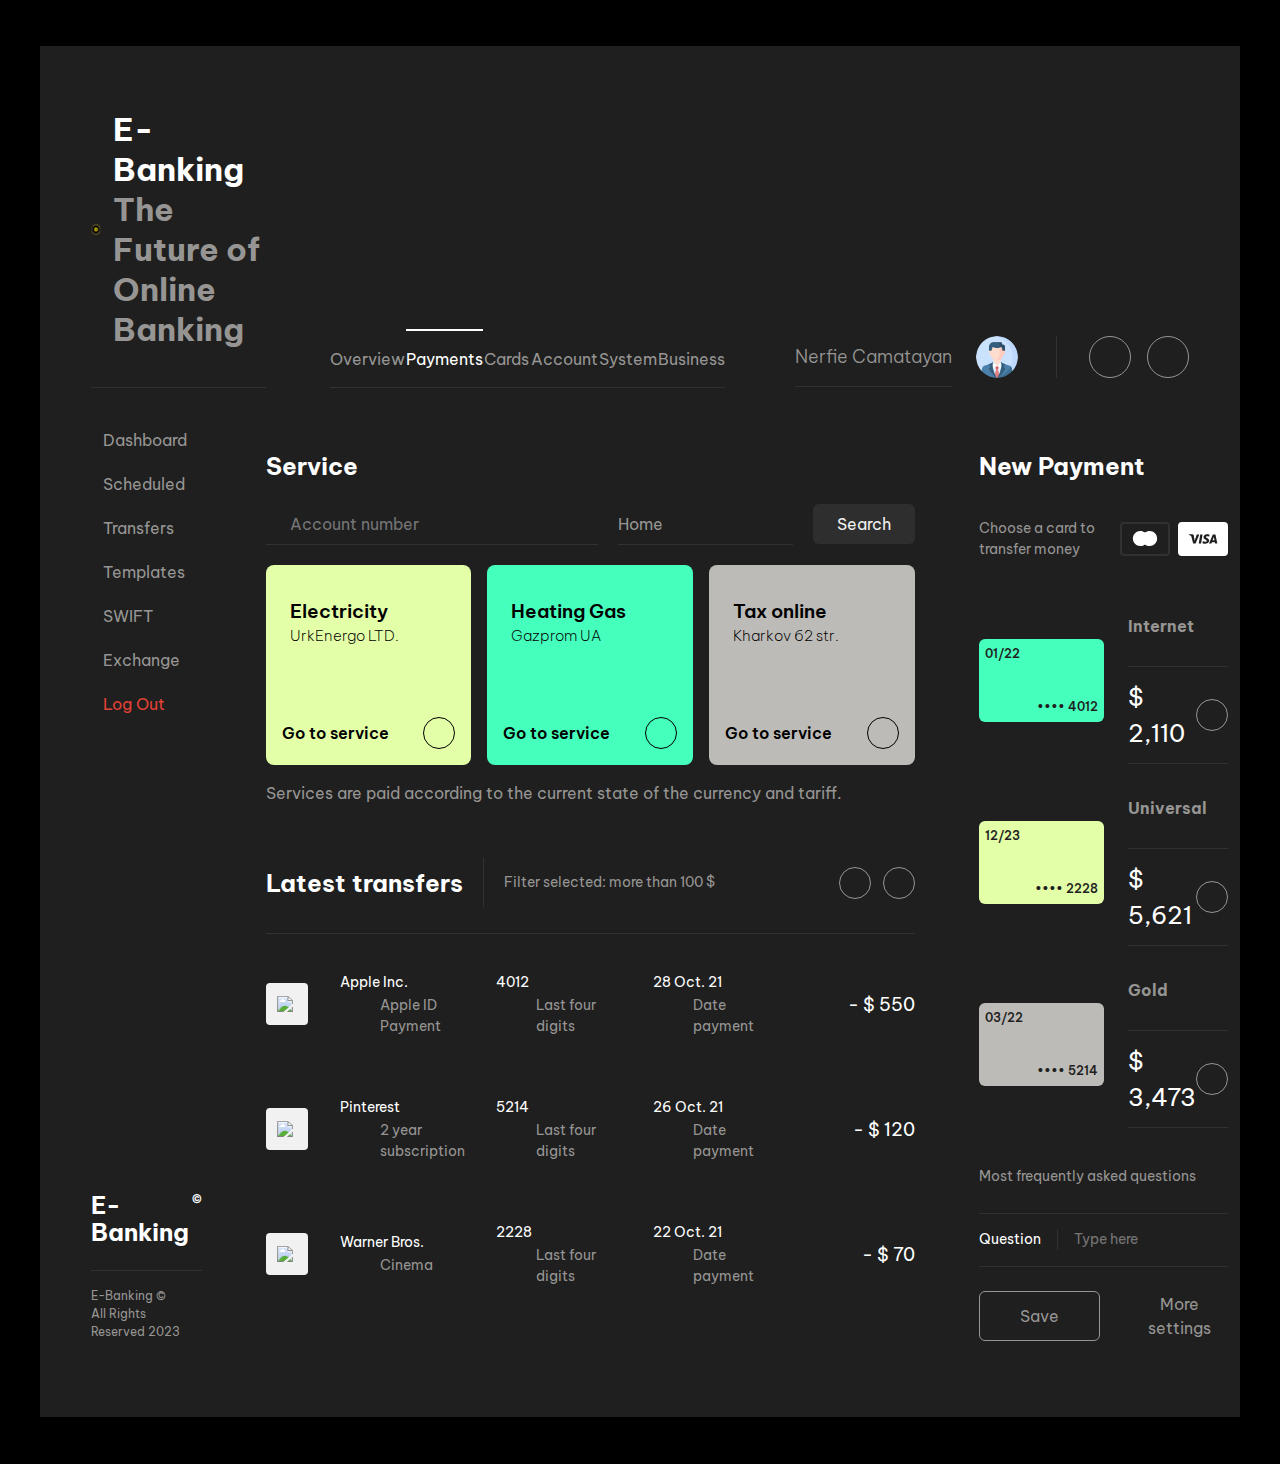
==== commit 2280a97a: "Update landing.html" ====
--- a/landing.html
+++ b/landing.html
@@ -5,10 +5,9 @@
   <title>Dashboard</title>
   <link rel="stylesheet" href="https://cdnjs.cloudflare.com/ajax/libs/meyer-reset/2.0/reset.min.css">
 <link rel="stylesheet" href="db.css">
-
+<link rel="stylesheet" href="style.scss">
 </head>
 <body>
-<!-- partial:index.partial.html -->
 <div class="app">
 	<header class="app-header">
 		<div class="app-header-logo">
@@ -65,7 +64,6 @@
 				<i class="ph-list"></i>
 			</button>
 		</div>
-
 	</header>
 	<div class="app-body">
 		<div class="app-body-navigation">
@@ -103,7 +101,7 @@
 				<h1>E-Banking<small>©</small></h1>
 				<div>
 					E-Banking ©<br />
-					All Rights Reserved 2021
+					All Rights Reserved 2023
 				</div>
 			</footer>
 		</div>
@@ -364,7 +362,6 @@
 		</div>
 	</div>
 </div>
-<!-- partial -->
-  <script src='https://unpkg.com/phosphor-icons'></script><script  src="./script.js"></script>
+  <script src='https://unpkg.com/phosphor-icons'></script><script  src="script.js"></script>
 </body>
 </html>
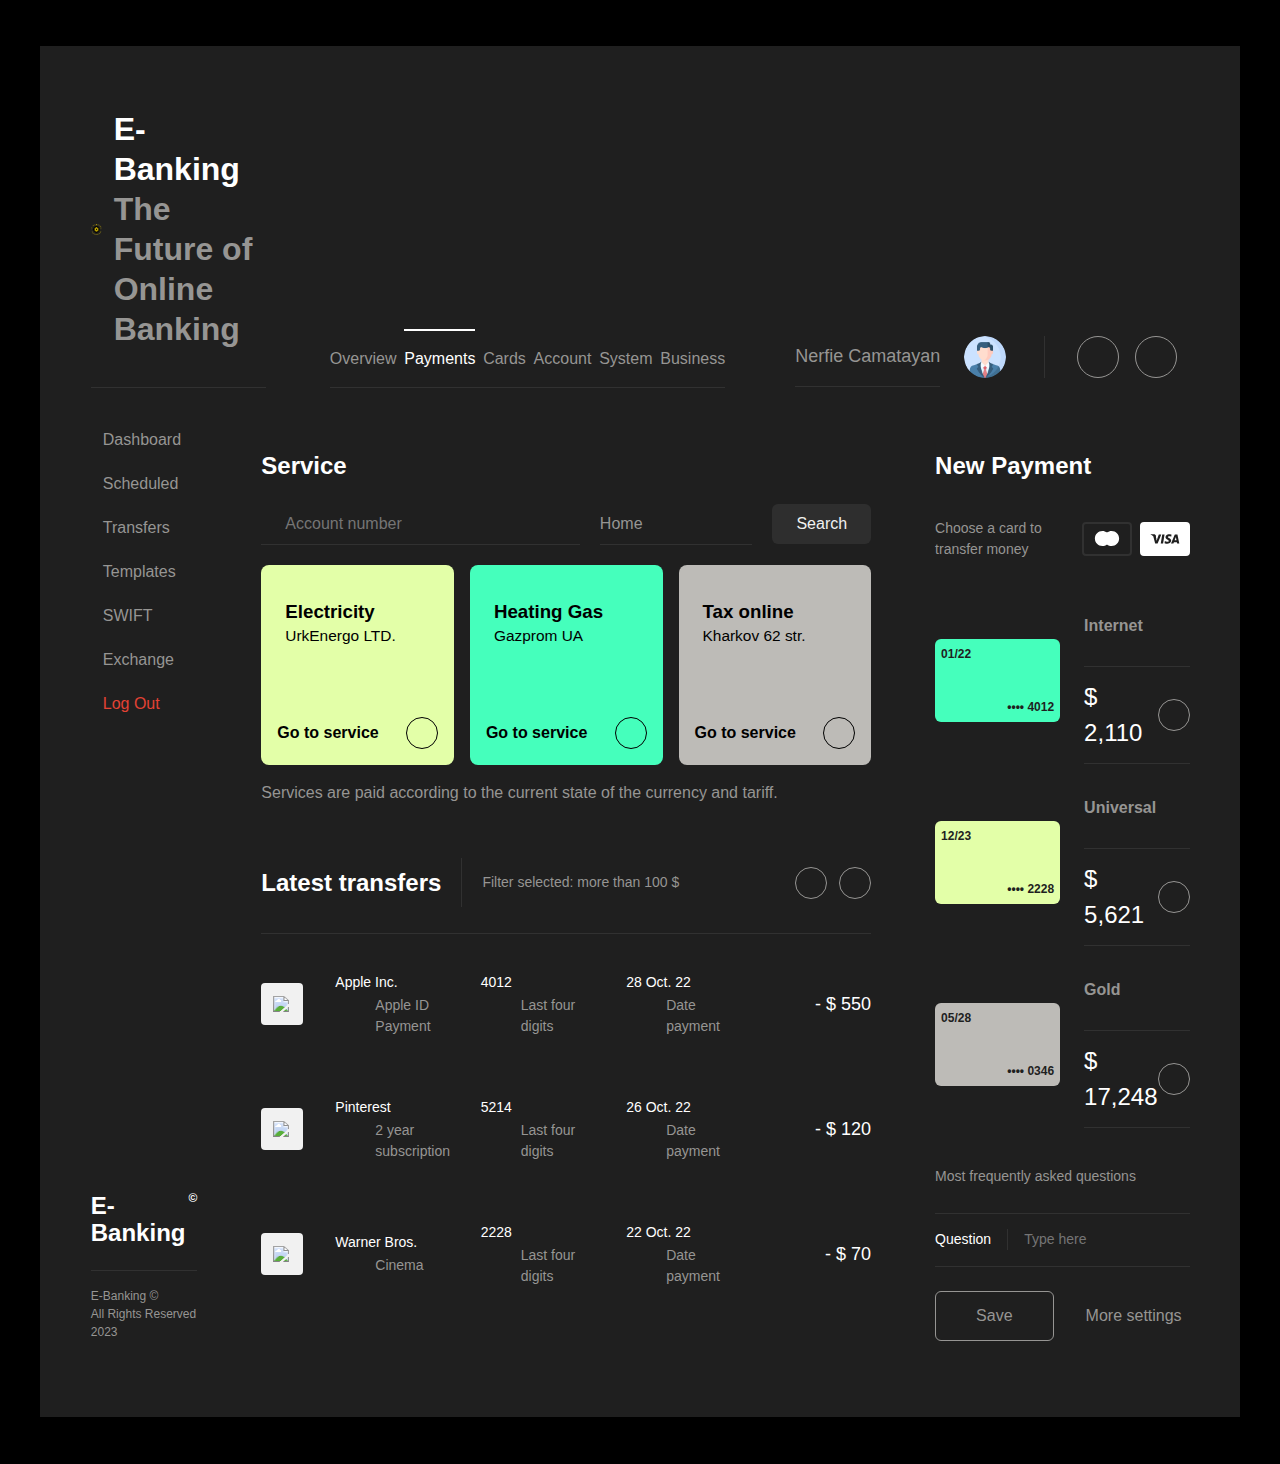
==== commit bb581dc8: "Update landing.html" ====
--- a/landing.html
+++ b/landing.html
@@ -208,7 +208,7 @@
 								<dd>Last four digits</dd>
 							</div>
 							<div>
-								<dt>28 Oct. 21</dt>
+								<dt>28 Oct. 22</dt>
 								<dd>Date payment</dd>
 							</div>
 						</dl>
@@ -230,7 +230,7 @@
 								<dd>Last four digits</dd>
 							</div>
 							<div>
-								<dt>26 Oct. 21</dt>
+								<dt>26 Oct. 22</dt>
 								<dd>Date payment</dd>
 							</div>
 						</dl>
@@ -252,7 +252,7 @@
 								<dd>Last four digits</dd>
 							</div>
 							<div>
-								<dt>22 Oct. 21</dt>
+								<dt>22 Oct. 22</dt>
 								<dd>Date payment</dd>
 							</div>
 						</dl>
@@ -326,15 +326,15 @@
 					</div>
 					<div class="payment">
 						<div class="card gray">
-							<span>03/22</span>
+							<span>05/28</span>
 							<span>
-								•••• 5214
+								•••• 0346
 							</span>
 						</div>
 						<div class="payment-details">
 							<h3>Gold</h3>
 							<div>
-								<span>$ 3,473</span>
+								<span>$ 17,248</span>
 								<button class="icon-button">
 									<i class="ph-caret-right-bold"></i>
 								</button>
--- a/db.css
+++ b/db.css
@@ -1,4 +1,489 @@
-@import url("https://fonts.googleapis.com/css2?family=Be+Vietnam+Pro:ital,wght@0,100;0,200;0,300;0,400;0,500;0,600;0,700;0,800;0,900;1,100;1,200;1,300;1,400;1,500;1,600;1,700;1,800;1,900&display=swap");
+/* vietnamese */
+@font-face {
+  font-family: 'Be Vietnam Pro';
+  font-style: italic;
+  font-weight: 100;
+  font-display: swap;
+  src: url(https://fonts.gstatic.com/s/bevietnampro/v10/QdVLSTAyLFyeg_IDWvOJmVES_HwyPRsibZgmSh8.woff2) format('woff2');
+  unicode-range: U+0102-0103, U+0110-0111, U+0128-0129, U+0168-0169, U+01A0-01A1, U+01AF-01B0, U+0300-0301, U+0303-0304, U+0308-0309, U+0323, U+0329, U+1EA0-1EF9, U+20AB;
+}
+/* latin-ext */
+@font-face {
+  font-family: 'Be Vietnam Pro';
+  font-style: italic;
+  font-weight: 100;
+  font-display: swap;
+  src: url(https://fonts.gstatic.com/s/bevietnampro/v10/QdVLSTAyLFyeg_IDWvOJmVES_HwyPRsibJgmSh8.woff2) format('woff2');
+  unicode-range: U+0100-02AF, U+0304, U+0308, U+0329, U+1E00-1E9F, U+1EF2-1EFF, U+2020, U+20A0-20AB, U+20AD-20CF, U+2113, U+2C60-2C7F, U+A720-A7FF;
+}
+/* latin */
+@font-face {
+  font-family: 'Be Vietnam Pro';
+  font-style: italic;
+  font-weight: 100;
+  font-display: swap;
+  src: url(https://fonts.gstatic.com/s/bevietnampro/v10/QdVLSTAyLFyeg_IDWvOJmVES_HwyPRsiYpgm.woff2) format('woff2');
+  unicode-range: U+0000-00FF, U+0131, U+0152-0153, U+02BB-02BC, U+02C6, U+02DA, U+02DC, U+0304, U+0308, U+0329, U+2000-206F, U+2074, U+20AC, U+2122, U+2191, U+2193, U+2212, U+2215, U+FEFF, U+FFFD;
+}
+/* vietnamese */
+@font-face {
+  font-family: 'Be Vietnam Pro';
+  font-style: italic;
+  font-weight: 200;
+  font-display: swap;
+  src: url(https://fonts.gstatic.com/s/bevietnampro/v10/QdVKSTAyLFyeg_IDWvOJmVES_HwyPbczdbADdyap.woff2) format('woff2');
+  unicode-range: U+0102-0103, U+0110-0111, U+0128-0129, U+0168-0169, U+01A0-01A1, U+01AF-01B0, U+0300-0301, U+0303-0304, U+0308-0309, U+0323, U+0329, U+1EA0-1EF9, U+20AB;
+}
+/* latin-ext */
+@font-face {
+  font-family: 'Be Vietnam Pro';
+  font-style: italic;
+  font-weight: 200;
+  font-display: swap;
+  src: url(https://fonts.gstatic.com/s/bevietnampro/v10/QdVKSTAyLFyeg_IDWvOJmVES_HwyPbczdbEDdyap.woff2) format('woff2');
+  unicode-range: U+0100-02AF, U+0304, U+0308, U+0329, U+1E00-1E9F, U+1EF2-1EFF, U+2020, U+20A0-20AB, U+20AD-20CF, U+2113, U+2C60-2C7F, U+A720-A7FF;
+}
+/* latin */
+@font-face {
+  font-family: 'Be Vietnam Pro';
+  font-style: italic;
+  font-weight: 200;
+  font-display: swap;
+  src: url(https://fonts.gstatic.com/s/bevietnampro/v10/QdVKSTAyLFyeg_IDWvOJmVES_HwyPbczdb8Ddw.woff2) format('woff2');
+  unicode-range: U+0000-00FF, U+0131, U+0152-0153, U+02BB-02BC, U+02C6, U+02DA, U+02DC, U+0304, U+0308, U+0329, U+2000-206F, U+2074, U+20AC, U+2122, U+2191, U+2193, U+2212, U+2215, U+FEFF, U+FFFD;
+}
+/* vietnamese */
+@font-face {
+  font-family: 'Be Vietnam Pro';
+  font-style: italic;
+  font-weight: 300;
+  font-display: swap;
+  src: url(https://fonts.gstatic.com/s/bevietnampro/v10/QdVKSTAyLFyeg_IDWvOJmVES_HwyPdMwdbADdyap.woff2) format('woff2');
+  unicode-range: U+0102-0103, U+0110-0111, U+0128-0129, U+0168-0169, U+01A0-01A1, U+01AF-01B0, U+0300-0301, U+0303-0304, U+0308-0309, U+0323, U+0329, U+1EA0-1EF9, U+20AB;
+}
+/* latin-ext */
+@font-face {
+  font-family: 'Be Vietnam Pro';
+  font-style: italic;
+  font-weight: 300;
+  font-display: swap;
+  src: url(https://fonts.gstatic.com/s/bevietnampro/v10/QdVKSTAyLFyeg_IDWvOJmVES_HwyPdMwdbEDdyap.woff2) format('woff2');
+  unicode-range: U+0100-02AF, U+0304, U+0308, U+0329, U+1E00-1E9F, U+1EF2-1EFF, U+2020, U+20A0-20AB, U+20AD-20CF, U+2113, U+2C60-2C7F, U+A720-A7FF;
+}
+/* latin */
+@font-face {
+  font-family: 'Be Vietnam Pro';
+  font-style: italic;
+  font-weight: 300;
+  font-display: swap;
+  src: url(https://fonts.gstatic.com/s/bevietnampro/v10/QdVKSTAyLFyeg_IDWvOJmVES_HwyPdMwdb8Ddw.woff2) format('woff2');
+  unicode-range: U+0000-00FF, U+0131, U+0152-0153, U+02BB-02BC, U+02C6, U+02DA, U+02DC, U+0304, U+0308, U+0329, U+2000-206F, U+2074, U+20AC, U+2122, U+2191, U+2193, U+2212, U+2215, U+FEFF, U+FFFD;
+}
+/* vietnamese */
+@font-face {
+  font-family: 'Be Vietnam Pro';
+  font-style: italic;
+  font-weight: 400;
+  font-display: swap;
+  src: url(https://fonts.gstatic.com/s/bevietnampro/v10/QdVNSTAyLFyeg_IDWvOJmVES_HwyNXcSYIAi.woff2) format('woff2');
+  unicode-range: U+0102-0103, U+0110-0111, U+0128-0129, U+0168-0169, U+01A0-01A1, U+01AF-01B0, U+0300-0301, U+0303-0304, U+0308-0309, U+0323, U+0329, U+1EA0-1EF9, U+20AB;
+}
+/* latin-ext */
+@font-face {
+  font-family: 'Be Vietnam Pro';
+  font-style: italic;
+  font-weight: 400;
+  font-display: swap;
+  src: url(https://fonts.gstatic.com/s/bevietnampro/v10/QdVNSTAyLFyeg_IDWvOJmVES_HwyNXYSYIAi.woff2) format('woff2');
+  unicode-range: U+0100-02AF, U+0304, U+0308, U+0329, U+1E00-1E9F, U+1EF2-1EFF, U+2020, U+20A0-20AB, U+20AD-20CF, U+2113, U+2C60-2C7F, U+A720-A7FF;
+}
+/* latin */
+@font-face {
+  font-family: 'Be Vietnam Pro';
+  font-style: italic;
+  font-weight: 400;
+  font-display: swap;
+  src: url(https://fonts.gstatic.com/s/bevietnampro/v10/QdVNSTAyLFyeg_IDWvOJmVES_HwyNXgSYA.woff2) format('woff2');
+  unicode-range: U+0000-00FF, U+0131, U+0152-0153, U+02BB-02BC, U+02C6, U+02DA, U+02DC, U+0304, U+0308, U+0329, U+2000-206F, U+2074, U+20AC, U+2122, U+2191, U+2193, U+2212, U+2215, U+FEFF, U+FFFD;
+}
+/* vietnamese */
+@font-face {
+  font-family: 'Be Vietnam Pro';
+  font-style: italic;
+  font-weight: 500;
+  font-display: swap;
+  src: url(https://fonts.gstatic.com/s/bevietnampro/v10/QdVKSTAyLFyeg_IDWvOJmVES_HwyPYsxdbADdyap.woff2) format('woff2');
+  unicode-range: U+0102-0103, U+0110-0111, U+0128-0129, U+0168-0169, U+01A0-01A1, U+01AF-01B0, U+0300-0301, U+0303-0304, U+0308-0309, U+0323, U+0329, U+1EA0-1EF9, U+20AB;
+}
+/* latin-ext */
+@font-face {
+  font-family: 'Be Vietnam Pro';
+  font-style: italic;
+  font-weight: 500;
+  font-display: swap;
+  src: url(https://fonts.gstatic.com/s/bevietnampro/v10/QdVKSTAyLFyeg_IDWvOJmVES_HwyPYsxdbEDdyap.woff2) format('woff2');
+  unicode-range: U+0100-02AF, U+0304, U+0308, U+0329, U+1E00-1E9F, U+1EF2-1EFF, U+2020, U+20A0-20AB, U+20AD-20CF, U+2113, U+2C60-2C7F, U+A720-A7FF;
+}
+/* latin */
+@font-face {
+  font-family: 'Be Vietnam Pro';
+  font-style: italic;
+  font-weight: 500;
+  font-display: swap;
+  src: url(https://fonts.gstatic.com/s/bevietnampro/v10/QdVKSTAyLFyeg_IDWvOJmVES_HwyPYsxdb8Ddw.woff2) format('woff2');
+  unicode-range: U+0000-00FF, U+0131, U+0152-0153, U+02BB-02BC, U+02C6, U+02DA, U+02DC, U+0304, U+0308, U+0329, U+2000-206F, U+2074, U+20AC, U+2122, U+2191, U+2193, U+2212, U+2215, U+FEFF, U+FFFD;
+}
+/* vietnamese */
+@font-face {
+  font-family: 'Be Vietnam Pro';
+  font-style: italic;
+  font-weight: 600;
+  font-display: swap;
+  src: url(https://fonts.gstatic.com/s/bevietnampro/v10/QdVKSTAyLFyeg_IDWvOJmVES_HwyPac2dbADdyap.woff2) format('woff2');
+  unicode-range: U+0102-0103, U+0110-0111, U+0128-0129, U+0168-0169, U+01A0-01A1, U+01AF-01B0, U+0300-0301, U+0303-0304, U+0308-0309, U+0323, U+0329, U+1EA0-1EF9, U+20AB;
+}
+/* latin-ext */
+@font-face {
+  font-family: 'Be Vietnam Pro';
+  font-style: italic;
+  font-weight: 600;
+  font-display: swap;
+  src: url(https://fonts.gstatic.com/s/bevietnampro/v10/QdVKSTAyLFyeg_IDWvOJmVES_HwyPac2dbEDdyap.woff2) format('woff2');
+  unicode-range: U+0100-02AF, U+0304, U+0308, U+0329, U+1E00-1E9F, U+1EF2-1EFF, U+2020, U+20A0-20AB, U+20AD-20CF, U+2113, U+2C60-2C7F, U+A720-A7FF;
+}
+/* latin */
+@font-face {
+  font-family: 'Be Vietnam Pro';
+  font-style: italic;
+  font-weight: 600;
+  font-display: swap;
+  src: url(https://fonts.gstatic.com/s/bevietnampro/v10/QdVKSTAyLFyeg_IDWvOJmVES_HwyPac2db8Ddw.woff2) format('woff2');
+  unicode-range: U+0000-00FF, U+0131, U+0152-0153, U+02BB-02BC, U+02C6, U+02DA, U+02DC, U+0304, U+0308, U+0329, U+2000-206F, U+2074, U+20AC, U+2122, U+2191, U+2193, U+2212, U+2215, U+FEFF, U+FFFD;
+}
+/* vietnamese */
+@font-face {
+  font-family: 'Be Vietnam Pro';
+  font-style: italic;
+  font-weight: 700;
+  font-display: swap;
+  src: url(https://fonts.gstatic.com/s/bevietnampro/v10/QdVKSTAyLFyeg_IDWvOJmVES_HwyPcM3dbADdyap.woff2) format('woff2');
+  unicode-range: U+0102-0103, U+0110-0111, U+0128-0129, U+0168-0169, U+01A0-01A1, U+01AF-01B0, U+0300-0301, U+0303-0304, U+0308-0309, U+0323, U+0329, U+1EA0-1EF9, U+20AB;
+}
+/* latin-ext */
+@font-face {
+  font-family: 'Be Vietnam Pro';
+  font-style: italic;
+  font-weight: 700;
+  font-display: swap;
+  src: url(https://fonts.gstatic.com/s/bevietnampro/v10/QdVKSTAyLFyeg_IDWvOJmVES_HwyPcM3dbEDdyap.woff2) format('woff2');
+  unicode-range: U+0100-02AF, U+0304, U+0308, U+0329, U+1E00-1E9F, U+1EF2-1EFF, U+2020, U+20A0-20AB, U+20AD-20CF, U+2113, U+2C60-2C7F, U+A720-A7FF;
+}
+/* latin */
+@font-face {
+  font-family: 'Be Vietnam Pro';
+  font-style: italic;
+  font-weight: 700;
+  font-display: swap;
+  src: url(https://fonts.gstatic.com/s/bevietnampro/v10/QdVKSTAyLFyeg_IDWvOJmVES_HwyPcM3db8Ddw.woff2) format('woff2');
+  unicode-range: U+0000-00FF, U+0131, U+0152-0153, U+02BB-02BC, U+02C6, U+02DA, U+02DC, U+0304, U+0308, U+0329, U+2000-206F, U+2074, U+20AC, U+2122, U+2191, U+2193, U+2212, U+2215, U+FEFF, U+FFFD;
+}
+/* vietnamese */
+@font-face {
+  font-family: 'Be Vietnam Pro';
+  font-style: italic;
+  font-weight: 800;
+  font-display: swap;
+  src: url(https://fonts.gstatic.com/s/bevietnampro/v10/QdVKSTAyLFyeg_IDWvOJmVES_HwyPd80dbADdyap.woff2) format('woff2');
+  unicode-range: U+0102-0103, U+0110-0111, U+0128-0129, U+0168-0169, U+01A0-01A1, U+01AF-01B0, U+0300-0301, U+0303-0304, U+0308-0309, U+0323, U+0329, U+1EA0-1EF9, U+20AB;
+}
+/* latin-ext */
+@font-face {
+  font-family: 'Be Vietnam Pro';
+  font-style: italic;
+  font-weight: 800;
+  font-display: swap;
+  src: url(https://fonts.gstatic.com/s/bevietnampro/v10/QdVKSTAyLFyeg_IDWvOJmVES_HwyPd80dbEDdyap.woff2) format('woff2');
+  unicode-range: U+0100-02AF, U+0304, U+0308, U+0329, U+1E00-1E9F, U+1EF2-1EFF, U+2020, U+20A0-20AB, U+20AD-20CF, U+2113, U+2C60-2C7F, U+A720-A7FF;
+}
+/* latin */
+@font-face {
+  font-family: 'Be Vietnam Pro';
+  font-style: italic;
+  font-weight: 800;
+  font-display: swap;
+  src: url(https://fonts.gstatic.com/s/bevietnampro/v10/QdVKSTAyLFyeg_IDWvOJmVES_HwyPd80db8Ddw.woff2) format('woff2');
+  unicode-range: U+0000-00FF, U+0131, U+0152-0153, U+02BB-02BC, U+02C6, U+02DA, U+02DC, U+0304, U+0308, U+0329, U+2000-206F, U+2074, U+20AC, U+2122, U+2191, U+2193, U+2212, U+2215, U+FEFF, U+FFFD;
+}
+/* vietnamese */
+@font-face {
+  font-family: 'Be Vietnam Pro';
+  font-style: italic;
+  font-weight: 900;
+  font-display: swap;
+  src: url(https://fonts.gstatic.com/s/bevietnampro/v10/QdVKSTAyLFyeg_IDWvOJmVES_HwyPfs1dbADdyap.woff2) format('woff2');
+  unicode-range: U+0102-0103, U+0110-0111, U+0128-0129, U+0168-0169, U+01A0-01A1, U+01AF-01B0, U+0300-0301, U+0303-0304, U+0308-0309, U+0323, U+0329, U+1EA0-1EF9, U+20AB;
+}
+/* latin-ext */
+@font-face {
+  font-family: 'Be Vietnam Pro';
+  font-style: italic;
+  font-weight: 900;
+  font-display: swap;
+  src: url(https://fonts.gstatic.com/s/bevietnampro/v10/QdVKSTAyLFyeg_IDWvOJmVES_HwyPfs1dbEDdyap.woff2) format('woff2');
+  unicode-range: U+0100-02AF, U+0304, U+0308, U+0329, U+1E00-1E9F, U+1EF2-1EFF, U+2020, U+20A0-20AB, U+20AD-20CF, U+2113, U+2C60-2C7F, U+A720-A7FF;
+}
+/* latin */
+@font-face {
+  font-family: 'Be Vietnam Pro';
+  font-style: italic;
+  font-weight: 900;
+  font-display: swap;
+  src: url(https://fonts.gstatic.com/s/bevietnampro/v10/QdVKSTAyLFyeg_IDWvOJmVES_HwyPfs1db8Ddw.woff2) format('woff2');
+  unicode-range: U+0000-00FF, U+0131, U+0152-0153, U+02BB-02BC, U+02C6, U+02DA, U+02DC, U+0304, U+0308, U+0329, U+2000-206F, U+2074, U+20AC, U+2122, U+2191, U+2193, U+2212, U+2215, U+FEFF, U+FFFD;
+}
+/* vietnamese */
+@font-face {
+  font-family: 'Be Vietnam Pro';
+  font-style: normal;
+  font-weight: 100;
+  font-display: swap;
+  src: url(https://fonts.gstatic.com/s/bevietnampro/v10/QdVNSTAyLFyeg_IDWvOJmVES_HRUNXcSYIAi.woff2) format('woff2');
+  unicode-range: U+0102-0103, U+0110-0111, U+0128-0129, U+0168-0169, U+01A0-01A1, U+01AF-01B0, U+0300-0301, U+0303-0304, U+0308-0309, U+0323, U+0329, U+1EA0-1EF9, U+20AB;
+}
+/* latin-ext */
+@font-face {
+  font-family: 'Be Vietnam Pro';
+  font-style: normal;
+  font-weight: 100;
+  font-display: swap;
+  src: url(https://fonts.gstatic.com/s/bevietnampro/v10/QdVNSTAyLFyeg_IDWvOJmVES_HRUNXYSYIAi.woff2) format('woff2');
+  unicode-range: U+0100-02AF, U+0304, U+0308, U+0329, U+1E00-1E9F, U+1EF2-1EFF, U+2020, U+20A0-20AB, U+20AD-20CF, U+2113, U+2C60-2C7F, U+A720-A7FF;
+}
+/* latin */
+@font-face {
+  font-family: 'Be Vietnam Pro';
+  font-style: normal;
+  font-weight: 100;
+  font-display: swap;
+  src: url(https://fonts.gstatic.com/s/bevietnampro/v10/QdVNSTAyLFyeg_IDWvOJmVES_HRUNXgSYA.woff2) format('woff2');
+  unicode-range: U+0000-00FF, U+0131, U+0152-0153, U+02BB-02BC, U+02C6, U+02DA, U+02DC, U+0304, U+0308, U+0329, U+2000-206F, U+2074, U+20AC, U+2122, U+2191, U+2193, U+2212, U+2215, U+FEFF, U+FFFD;
+}
+/* vietnamese */
+@font-face {
+  font-family: 'Be Vietnam Pro';
+  font-style: normal;
+  font-weight: 200;
+  font-display: swap;
+  src: url(https://fonts.gstatic.com/s/bevietnampro/v10/QdVMSTAyLFyeg_IDWvOJmVES_HT4JG86Rb0bcw.woff2) format('woff2');
+  unicode-range: U+0102-0103, U+0110-0111, U+0128-0129, U+0168-0169, U+01A0-01A1, U+01AF-01B0, U+0300-0301, U+0303-0304, U+0308-0309, U+0323, U+0329, U+1EA0-1EF9, U+20AB;
+}
+/* latin-ext */
+@font-face {
+  font-family: 'Be Vietnam Pro';
+  font-style: normal;
+  font-weight: 200;
+  font-display: swap;
+  src: url(https://fonts.gstatic.com/s/bevietnampro/v10/QdVMSTAyLFyeg_IDWvOJmVES_HT4JG87Rb0bcw.woff2) format('woff2');
+  unicode-range: U+0100-02AF, U+0304, U+0308, U+0329, U+1E00-1E9F, U+1EF2-1EFF, U+2020, U+20A0-20AB, U+20AD-20CF, U+2113, U+2C60-2C7F, U+A720-A7FF;
+}
+/* latin */
+@font-face {
+  font-family: 'Be Vietnam Pro';
+  font-style: normal;
+  font-weight: 200;
+  font-display: swap;
+  src: url(https://fonts.gstatic.com/s/bevietnampro/v10/QdVMSTAyLFyeg_IDWvOJmVES_HT4JG81Rb0.woff2) format('woff2');
+  unicode-range: U+0000-00FF, U+0131, U+0152-0153, U+02BB-02BC, U+02C6, U+02DA, U+02DC, U+0304, U+0308, U+0329, U+2000-206F, U+2074, U+20AC, U+2122, U+2191, U+2193, U+2212, U+2215, U+FEFF, U+FFFD;
+}
+/* vietnamese */
+@font-face {
+  font-family: 'Be Vietnam Pro';
+  font-style: normal;
+  font-weight: 300;
+  font-display: swap;
+  src: url(https://fonts.gstatic.com/s/bevietnampro/v10/QdVMSTAyLFyeg_IDWvOJmVES_HScJ286Rb0bcw.woff2) format('woff2');
+  unicode-range: U+0102-0103, U+0110-0111, U+0128-0129, U+0168-0169, U+01A0-01A1, U+01AF-01B0, U+0300-0301, U+0303-0304, U+0308-0309, U+0323, U+0329, U+1EA0-1EF9, U+20AB;
+}
+/* latin-ext */
+@font-face {
+  font-family: 'Be Vietnam Pro';
+  font-style: normal;
+  font-weight: 300;
+  font-display: swap;
+  src: url(https://fonts.gstatic.com/s/bevietnampro/v10/QdVMSTAyLFyeg_IDWvOJmVES_HScJ287Rb0bcw.woff2) format('woff2');
+  unicode-range: U+0100-02AF, U+0304, U+0308, U+0329, U+1E00-1E9F, U+1EF2-1EFF, U+2020, U+20A0-20AB, U+20AD-20CF, U+2113, U+2C60-2C7F, U+A720-A7FF;
+}
+/* latin */
+@font-face {
+  font-family: 'Be Vietnam Pro';
+  font-style: normal;
+  font-weight: 300;
+  font-display: swap;
+  src: url(https://fonts.gstatic.com/s/bevietnampro/v10/QdVMSTAyLFyeg_IDWvOJmVES_HScJ281Rb0.woff2) format('woff2');
+  unicode-range: U+0000-00FF, U+0131, U+0152-0153, U+02BB-02BC, U+02C6, U+02DA, U+02DC, U+0304, U+0308, U+0329, U+2000-206F, U+2074, U+20AC, U+2122, U+2191, U+2193, U+2212, U+2215, U+FEFF, U+FFFD;
+}
+/* vietnamese */
+@font-face {
+  font-family: 'Be Vietnam Pro';
+  font-style: normal;
+  font-weight: 400;
+  font-display: swap;
+  src: url(https://fonts.gstatic.com/s/bevietnampro/v10/QdVPSTAyLFyeg_IDWvOJmVES_Hw4BXoKZA.woff2) format('woff2');
+  unicode-range: U+0102-0103, U+0110-0111, U+0128-0129, U+0168-0169, U+01A0-01A1, U+01AF-01B0, U+0300-0301, U+0303-0304, U+0308-0309, U+0323, U+0329, U+1EA0-1EF9, U+20AB;
+}
+/* latin-ext */
+@font-face {
+  font-family: 'Be Vietnam Pro';
+  font-style: normal;
+  font-weight: 400;
+  font-display: swap;
+  src: url(https://fonts.gstatic.com/s/bevietnampro/v10/QdVPSTAyLFyeg_IDWvOJmVES_Hw5BXoKZA.woff2) format('woff2');
+  unicode-range: U+0100-02AF, U+0304, U+0308, U+0329, U+1E00-1E9F, U+1EF2-1EFF, U+2020, U+20A0-20AB, U+20AD-20CF, U+2113, U+2C60-2C7F, U+A720-A7FF;
+}
+/* latin */
+@font-face {
+  font-family: 'Be Vietnam Pro';
+  font-style: normal;
+  font-weight: 400;
+  font-display: swap;
+  src: url(https://fonts.gstatic.com/s/bevietnampro/v10/QdVPSTAyLFyeg_IDWvOJmVES_Hw3BXo.woff2) format('woff2');
+  unicode-range: U+0000-00FF, U+0131, U+0152-0153, U+02BB-02BC, U+02C6, U+02DA, U+02DC, U+0304, U+0308, U+0329, U+2000-206F, U+2074, U+20AC, U+2122, U+2191, U+2193, U+2212, U+2215, U+FEFF, U+FFFD;
+}
+/* vietnamese */
+@font-face {
+  font-family: 'Be Vietnam Pro';
+  font-style: normal;
+  font-weight: 500;
+  font-display: swap;
+  src: url(https://fonts.gstatic.com/s/bevietnampro/v10/QdVMSTAyLFyeg_IDWvOJmVES_HTEJm86Rb0bcw.woff2) format('woff2');
+  unicode-range: U+0102-0103, U+0110-0111, U+0128-0129, U+0168-0169, U+01A0-01A1, U+01AF-01B0, U+0300-0301, U+0303-0304, U+0308-0309, U+0323, U+0329, U+1EA0-1EF9, U+20AB;
+}
+/* latin-ext */
+@font-face {
+  font-family: 'Be Vietnam Pro';
+  font-style: normal;
+  font-weight: 500;
+  font-display: swap;
+  src: url(https://fonts.gstatic.com/s/bevietnampro/v10/QdVMSTAyLFyeg_IDWvOJmVES_HTEJm87Rb0bcw.woff2) format('woff2');
+  unicode-range: U+0100-02AF, U+0304, U+0308, U+0329, U+1E00-1E9F, U+1EF2-1EFF, U+2020, U+20A0-20AB, U+20AD-20CF, U+2113, U+2C60-2C7F, U+A720-A7FF;
+}
+/* latin */
+@font-face {
+  font-family: 'Be Vietnam Pro';
+  font-style: normal;
+  font-weight: 500;
+  font-display: swap;
+  src: url(https://fonts.gstatic.com/s/bevietnampro/v10/QdVMSTAyLFyeg_IDWvOJmVES_HTEJm81Rb0.woff2) format('woff2');
+  unicode-range: U+0000-00FF, U+0131, U+0152-0153, U+02BB-02BC, U+02C6, U+02DA, U+02DC, U+0304, U+0308, U+0329, U+2000-206F, U+2074, U+20AC, U+2122, U+2191, U+2193, U+2212, U+2215, U+FEFF, U+FFFD;
+}
+/* vietnamese */
+@font-face {
+  font-family: 'Be Vietnam Pro';
+  font-style: normal;
+  font-weight: 600;
+  font-display: swap;
+  src: url(https://fonts.gstatic.com/s/bevietnampro/v10/QdVMSTAyLFyeg_IDWvOJmVES_HToIW86Rb0bcw.woff2) format('woff2');
+  unicode-range: U+0102-0103, U+0110-0111, U+0128-0129, U+0168-0169, U+01A0-01A1, U+01AF-01B0, U+0300-0301, U+0303-0304, U+0308-0309, U+0323, U+0329, U+1EA0-1EF9, U+20AB;
+}
+/* latin-ext */
+@font-face {
+  font-family: 'Be Vietnam Pro';
+  font-style: normal;
+  font-weight: 600;
+  font-display: swap;
+  src: url(https://fonts.gstatic.com/s/bevietnampro/v10/QdVMSTAyLFyeg_IDWvOJmVES_HToIW87Rb0bcw.woff2) format('woff2');
+  unicode-range: U+0100-02AF, U+0304, U+0308, U+0329, U+1E00-1E9F, U+1EF2-1EFF, U+2020, U+20A0-20AB, U+20AD-20CF, U+2113, U+2C60-2C7F, U+A720-A7FF;
+}
+/* latin */
+@font-face {
+  font-family: 'Be Vietnam Pro';
+  font-style: normal;
+  font-weight: 600;
+  font-display: swap;
+  src: url(https://fonts.gstatic.com/s/bevietnampro/v10/QdVMSTAyLFyeg_IDWvOJmVES_HToIW81Rb0.woff2) format('woff2');
+  unicode-range: U+0000-00FF, U+0131, U+0152-0153, U+02BB-02BC, U+02C6, U+02DA, U+02DC, U+0304, U+0308, U+0329, U+2000-206F, U+2074, U+20AC, U+2122, U+2191, U+2193, U+2212, U+2215, U+FEFF, U+FFFD;
+}
+/* vietnamese */
+@font-face {
+  font-family: 'Be Vietnam Pro';
+  font-style: normal;
+  font-weight: 700;
+  font-display: swap;
+  src: url(https://fonts.gstatic.com/s/bevietnampro/v10/QdVMSTAyLFyeg_IDWvOJmVES_HSMIG86Rb0bcw.woff2) format('woff2');
+  unicode-range: U+0102-0103, U+0110-0111, U+0128-0129, U+0168-0169, U+01A0-01A1, U+01AF-01B0, U+0300-0301, U+0303-0304, U+0308-0309, U+0323, U+0329, U+1EA0-1EF9, U+20AB;
+}
+/* latin-ext */
+@font-face {
+  font-family: 'Be Vietnam Pro';
+  font-style: normal;
+  font-weight: 700;
+  font-display: swap;
+  src: url(https://fonts.gstatic.com/s/bevietnampro/v10/QdVMSTAyLFyeg_IDWvOJmVES_HSMIG87Rb0bcw.woff2) format('woff2');
+  unicode-range: U+0100-02AF, U+0304, U+0308, U+0329, U+1E00-1E9F, U+1EF2-1EFF, U+2020, U+20A0-20AB, U+20AD-20CF, U+2113, U+2C60-2C7F, U+A720-A7FF;
+}
+/* latin */
+@font-face {
+  font-family: 'Be Vietnam Pro';
+  font-style: normal;
+  font-weight: 700;
+  font-display: swap;
+  src: url(https://fonts.gstatic.com/s/bevietnampro/v10/QdVMSTAyLFyeg_IDWvOJmVES_HSMIG81Rb0.woff2) format('woff2');
+  unicode-range: U+0000-00FF, U+0131, U+0152-0153, U+02BB-02BC, U+02C6, U+02DA, U+02DC, U+0304, U+0308, U+0329, U+2000-206F, U+2074, U+20AC, U+2122, U+2191, U+2193, U+2212, U+2215, U+FEFF, U+FFFD;
+}
+/* vietnamese */
+@font-face {
+  font-family: 'Be Vietnam Pro';
+  font-style: normal;
+  font-weight: 800;
+  font-display: swap;
+  src: url(https://fonts.gstatic.com/s/bevietnampro/v10/QdVMSTAyLFyeg_IDWvOJmVES_HSQI286Rb0bcw.woff2) format('woff2');
+  unicode-range: U+0102-0103, U+0110-0111, U+0128-0129, U+0168-0169, U+01A0-01A1, U+01AF-01B0, U+0300-0301, U+0303-0304, U+0308-0309, U+0323, U+0329, U+1EA0-1EF9, U+20AB;
+}
+/* latin-ext */
+@font-face {
+  font-family: 'Be Vietnam Pro';
+  font-style: normal;
+  font-weight: 800;
+  font-display: swap;
+  src: url(https://fonts.gstatic.com/s/bevietnampro/v10/QdVMSTAyLFyeg_IDWvOJmVES_HSQI287Rb0bcw.woff2) format('woff2');
+  unicode-range: U+0100-02AF, U+0304, U+0308, U+0329, U+1E00-1E9F, U+1EF2-1EFF, U+2020, U+20A0-20AB, U+20AD-20CF, U+2113, U+2C60-2C7F, U+A720-A7FF;
+}
+/* latin */
+@font-face {
+  font-family: 'Be Vietnam Pro';
+  font-style: normal;
+  font-weight: 800;
+  font-display: swap;
+  src: url(https://fonts.gstatic.com/s/bevietnampro/v10/QdVMSTAyLFyeg_IDWvOJmVES_HSQI281Rb0.woff2) format('woff2');
+  unicode-range: U+0000-00FF, U+0131, U+0152-0153, U+02BB-02BC, U+02C6, U+02DA, U+02DC, U+0304, U+0308, U+0329, U+2000-206F, U+2074, U+20AC, U+2122, U+2191, U+2193, U+2212, U+2215, U+FEFF, U+FFFD;
+}
+/* vietnamese */
+@font-face {
+  font-family: 'Be Vietnam Pro';
+  font-style: normal;
+  font-weight: 900;
+  font-display: swap;
+  src: url(https://fonts.gstatic.com/s/bevietnampro/v10/QdVMSTAyLFyeg_IDWvOJmVES_HS0Im86Rb0bcw.woff2) format('woff2');
+  unicode-range: U+0102-0103, U+0110-0111, U+0128-0129, U+0168-0169, U+01A0-01A1, U+01AF-01B0, U+0300-0301, U+0303-0304, U+0308-0309, U+0323, U+0329, U+1EA0-1EF9, U+20AB;
+}
+/* latin-ext */
+@font-face {
+  font-family: 'Be Vietnam Pro';
+  font-style: normal;
+  font-weight: 900;
+  font-display: swap;
+  src: url(https://fonts.gstatic.com/s/bevietnampro/v10/QdVMSTAyLFyeg_IDWvOJmVES_HS0Im87Rb0bcw.woff2) format('woff2');
+  unicode-range: U+0100-02AF, U+0304, U+0308, U+0329, U+1E00-1E9F, U+1EF2-1EFF, U+2020, U+20A0-20AB, U+20AD-20CF, U+2113, U+2C60-2C7F, U+A720-A7FF;
+}
+/* latin */
+@font-face {
+  font-family: 'Be Vietnam Pro';
+  font-style: normal;
+  font-weight: 900;
+  font-display: swap;
+  src: url(https://fonts.gstatic.com/s/bevietnampro/v10/QdVMSTAyLFyeg_IDWvOJmVES_HS0Im81Rb0.woff2) format('woff2');
+  unicode-range: U+0000-00FF, U+0131, U+0152-0153, U+02BB-02BC, U+02C6, U+02DA, U+02DC, U+0304, U+0308, U+0329, U+2000-206F, U+2074, U+20AC, U+2122, U+2191, U+2193, U+2212, U+2215, U+FEFF, U+FFFD;
+}
 :root {
   --c-gray-900: #000000;
   --c-gray-800: #1f1f1f;
@@ -818,4 +1303,4 @@
 
 .colorr{
   color: #E34234;
-}+}
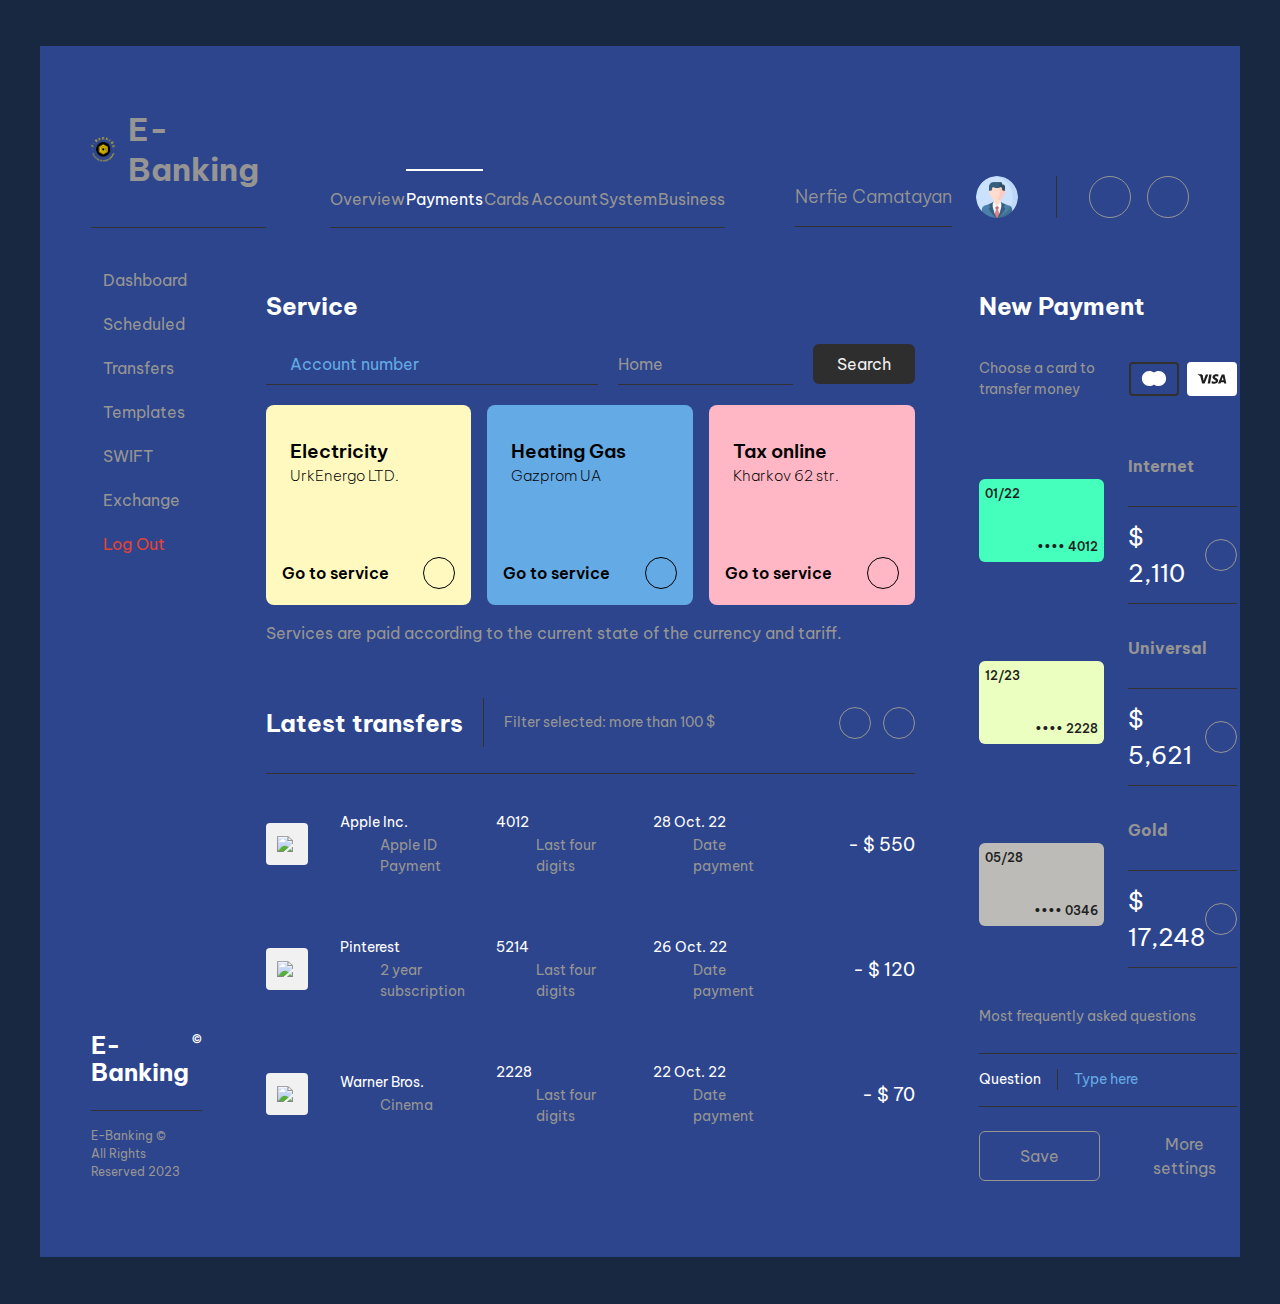
==== commit b9cf859e: "Update landing.html" ====
--- a/landing.html
+++ b/landing.html
@@ -17,7 +17,6 @@
 				</span>
 				<h1 class="logo-title">
 					<span>E-Banking</span>
-					<span>The Future of Online Banking</span>
 				</h1>
 			</div>
 		</div>
--- a/db.css
+++ b/db.css
@@ -1,489 +1,4 @@
-/* vietnamese */
-@font-face {
-  font-family: 'Be Vietnam Pro';
-  font-style: italic;
-  font-weight: 100;
-  font-display: swap;
-  src: url(https://fonts.gstatic.com/s/bevietnampro/v10/QdVLSTAyLFyeg_IDWvOJmVES_HwyPRsibZgmSh8.woff2) format('woff2');
-  unicode-range: U+0102-0103, U+0110-0111, U+0128-0129, U+0168-0169, U+01A0-01A1, U+01AF-01B0, U+0300-0301, U+0303-0304, U+0308-0309, U+0323, U+0329, U+1EA0-1EF9, U+20AB;
-}
-/* latin-ext */
-@font-face {
-  font-family: 'Be Vietnam Pro';
-  font-style: italic;
-  font-weight: 100;
-  font-display: swap;
-  src: url(https://fonts.gstatic.com/s/bevietnampro/v10/QdVLSTAyLFyeg_IDWvOJmVES_HwyPRsibJgmSh8.woff2) format('woff2');
-  unicode-range: U+0100-02AF, U+0304, U+0308, U+0329, U+1E00-1E9F, U+1EF2-1EFF, U+2020, U+20A0-20AB, U+20AD-20CF, U+2113, U+2C60-2C7F, U+A720-A7FF;
-}
-/* latin */
-@font-face {
-  font-family: 'Be Vietnam Pro';
-  font-style: italic;
-  font-weight: 100;
-  font-display: swap;
-  src: url(https://fonts.gstatic.com/s/bevietnampro/v10/QdVLSTAyLFyeg_IDWvOJmVES_HwyPRsiYpgm.woff2) format('woff2');
-  unicode-range: U+0000-00FF, U+0131, U+0152-0153, U+02BB-02BC, U+02C6, U+02DA, U+02DC, U+0304, U+0308, U+0329, U+2000-206F, U+2074, U+20AC, U+2122, U+2191, U+2193, U+2212, U+2215, U+FEFF, U+FFFD;
-}
-/* vietnamese */
-@font-face {
-  font-family: 'Be Vietnam Pro';
-  font-style: italic;
-  font-weight: 200;
-  font-display: swap;
-  src: url(https://fonts.gstatic.com/s/bevietnampro/v10/QdVKSTAyLFyeg_IDWvOJmVES_HwyPbczdbADdyap.woff2) format('woff2');
-  unicode-range: U+0102-0103, U+0110-0111, U+0128-0129, U+0168-0169, U+01A0-01A1, U+01AF-01B0, U+0300-0301, U+0303-0304, U+0308-0309, U+0323, U+0329, U+1EA0-1EF9, U+20AB;
-}
-/* latin-ext */
-@font-face {
-  font-family: 'Be Vietnam Pro';
-  font-style: italic;
-  font-weight: 200;
-  font-display: swap;
-  src: url(https://fonts.gstatic.com/s/bevietnampro/v10/QdVKSTAyLFyeg_IDWvOJmVES_HwyPbczdbEDdyap.woff2) format('woff2');
-  unicode-range: U+0100-02AF, U+0304, U+0308, U+0329, U+1E00-1E9F, U+1EF2-1EFF, U+2020, U+20A0-20AB, U+20AD-20CF, U+2113, U+2C60-2C7F, U+A720-A7FF;
-}
-/* latin */
-@font-face {
-  font-family: 'Be Vietnam Pro';
-  font-style: italic;
-  font-weight: 200;
-  font-display: swap;
-  src: url(https://fonts.gstatic.com/s/bevietnampro/v10/QdVKSTAyLFyeg_IDWvOJmVES_HwyPbczdb8Ddw.woff2) format('woff2');
-  unicode-range: U+0000-00FF, U+0131, U+0152-0153, U+02BB-02BC, U+02C6, U+02DA, U+02DC, U+0304, U+0308, U+0329, U+2000-206F, U+2074, U+20AC, U+2122, U+2191, U+2193, U+2212, U+2215, U+FEFF, U+FFFD;
-}
-/* vietnamese */
-@font-face {
-  font-family: 'Be Vietnam Pro';
-  font-style: italic;
-  font-weight: 300;
-  font-display: swap;
-  src: url(https://fonts.gstatic.com/s/bevietnampro/v10/QdVKSTAyLFyeg_IDWvOJmVES_HwyPdMwdbADdyap.woff2) format('woff2');
-  unicode-range: U+0102-0103, U+0110-0111, U+0128-0129, U+0168-0169, U+01A0-01A1, U+01AF-01B0, U+0300-0301, U+0303-0304, U+0308-0309, U+0323, U+0329, U+1EA0-1EF9, U+20AB;
-}
-/* latin-ext */
-@font-face {
-  font-family: 'Be Vietnam Pro';
-  font-style: italic;
-  font-weight: 300;
-  font-display: swap;
-  src: url(https://fonts.gstatic.com/s/bevietnampro/v10/QdVKSTAyLFyeg_IDWvOJmVES_HwyPdMwdbEDdyap.woff2) format('woff2');
-  unicode-range: U+0100-02AF, U+0304, U+0308, U+0329, U+1E00-1E9F, U+1EF2-1EFF, U+2020, U+20A0-20AB, U+20AD-20CF, U+2113, U+2C60-2C7F, U+A720-A7FF;
-}
-/* latin */
-@font-face {
-  font-family: 'Be Vietnam Pro';
-  font-style: italic;
-  font-weight: 300;
-  font-display: swap;
-  src: url(https://fonts.gstatic.com/s/bevietnampro/v10/QdVKSTAyLFyeg_IDWvOJmVES_HwyPdMwdb8Ddw.woff2) format('woff2');
-  unicode-range: U+0000-00FF, U+0131, U+0152-0153, U+02BB-02BC, U+02C6, U+02DA, U+02DC, U+0304, U+0308, U+0329, U+2000-206F, U+2074, U+20AC, U+2122, U+2191, U+2193, U+2212, U+2215, U+FEFF, U+FFFD;
-}
-/* vietnamese */
-@font-face {
-  font-family: 'Be Vietnam Pro';
-  font-style: italic;
-  font-weight: 400;
-  font-display: swap;
-  src: url(https://fonts.gstatic.com/s/bevietnampro/v10/QdVNSTAyLFyeg_IDWvOJmVES_HwyNXcSYIAi.woff2) format('woff2');
-  unicode-range: U+0102-0103, U+0110-0111, U+0128-0129, U+0168-0169, U+01A0-01A1, U+01AF-01B0, U+0300-0301, U+0303-0304, U+0308-0309, U+0323, U+0329, U+1EA0-1EF9, U+20AB;
-}
-/* latin-ext */
-@font-face {
-  font-family: 'Be Vietnam Pro';
-  font-style: italic;
-  font-weight: 400;
-  font-display: swap;
-  src: url(https://fonts.gstatic.com/s/bevietnampro/v10/QdVNSTAyLFyeg_IDWvOJmVES_HwyNXYSYIAi.woff2) format('woff2');
-  unicode-range: U+0100-02AF, U+0304, U+0308, U+0329, U+1E00-1E9F, U+1EF2-1EFF, U+2020, U+20A0-20AB, U+20AD-20CF, U+2113, U+2C60-2C7F, U+A720-A7FF;
-}
-/* latin */
-@font-face {
-  font-family: 'Be Vietnam Pro';
-  font-style: italic;
-  font-weight: 400;
-  font-display: swap;
-  src: url(https://fonts.gstatic.com/s/bevietnampro/v10/QdVNSTAyLFyeg_IDWvOJmVES_HwyNXgSYA.woff2) format('woff2');
-  unicode-range: U+0000-00FF, U+0131, U+0152-0153, U+02BB-02BC, U+02C6, U+02DA, U+02DC, U+0304, U+0308, U+0329, U+2000-206F, U+2074, U+20AC, U+2122, U+2191, U+2193, U+2212, U+2215, U+FEFF, U+FFFD;
-}
-/* vietnamese */
-@font-face {
-  font-family: 'Be Vietnam Pro';
-  font-style: italic;
-  font-weight: 500;
-  font-display: swap;
-  src: url(https://fonts.gstatic.com/s/bevietnampro/v10/QdVKSTAyLFyeg_IDWvOJmVES_HwyPYsxdbADdyap.woff2) format('woff2');
-  unicode-range: U+0102-0103, U+0110-0111, U+0128-0129, U+0168-0169, U+01A0-01A1, U+01AF-01B0, U+0300-0301, U+0303-0304, U+0308-0309, U+0323, U+0329, U+1EA0-1EF9, U+20AB;
-}
-/* latin-ext */
-@font-face {
-  font-family: 'Be Vietnam Pro';
-  font-style: italic;
-  font-weight: 500;
-  font-display: swap;
-  src: url(https://fonts.gstatic.com/s/bevietnampro/v10/QdVKSTAyLFyeg_IDWvOJmVES_HwyPYsxdbEDdyap.woff2) format('woff2');
-  unicode-range: U+0100-02AF, U+0304, U+0308, U+0329, U+1E00-1E9F, U+1EF2-1EFF, U+2020, U+20A0-20AB, U+20AD-20CF, U+2113, U+2C60-2C7F, U+A720-A7FF;
-}
-/* latin */
-@font-face {
-  font-family: 'Be Vietnam Pro';
-  font-style: italic;
-  font-weight: 500;
-  font-display: swap;
-  src: url(https://fonts.gstatic.com/s/bevietnampro/v10/QdVKSTAyLFyeg_IDWvOJmVES_HwyPYsxdb8Ddw.woff2) format('woff2');
-  unicode-range: U+0000-00FF, U+0131, U+0152-0153, U+02BB-02BC, U+02C6, U+02DA, U+02DC, U+0304, U+0308, U+0329, U+2000-206F, U+2074, U+20AC, U+2122, U+2191, U+2193, U+2212, U+2215, U+FEFF, U+FFFD;
-}
-/* vietnamese */
-@font-face {
-  font-family: 'Be Vietnam Pro';
-  font-style: italic;
-  font-weight: 600;
-  font-display: swap;
-  src: url(https://fonts.gstatic.com/s/bevietnampro/v10/QdVKSTAyLFyeg_IDWvOJmVES_HwyPac2dbADdyap.woff2) format('woff2');
-  unicode-range: U+0102-0103, U+0110-0111, U+0128-0129, U+0168-0169, U+01A0-01A1, U+01AF-01B0, U+0300-0301, U+0303-0304, U+0308-0309, U+0323, U+0329, U+1EA0-1EF9, U+20AB;
-}
-/* latin-ext */
-@font-face {
-  font-family: 'Be Vietnam Pro';
-  font-style: italic;
-  font-weight: 600;
-  font-display: swap;
-  src: url(https://fonts.gstatic.com/s/bevietnampro/v10/QdVKSTAyLFyeg_IDWvOJmVES_HwyPac2dbEDdyap.woff2) format('woff2');
-  unicode-range: U+0100-02AF, U+0304, U+0308, U+0329, U+1E00-1E9F, U+1EF2-1EFF, U+2020, U+20A0-20AB, U+20AD-20CF, U+2113, U+2C60-2C7F, U+A720-A7FF;
-}
-/* latin */
-@font-face {
-  font-family: 'Be Vietnam Pro';
-  font-style: italic;
-  font-weight: 600;
-  font-display: swap;
-  src: url(https://fonts.gstatic.com/s/bevietnampro/v10/QdVKSTAyLFyeg_IDWvOJmVES_HwyPac2db8Ddw.woff2) format('woff2');
-  unicode-range: U+0000-00FF, U+0131, U+0152-0153, U+02BB-02BC, U+02C6, U+02DA, U+02DC, U+0304, U+0308, U+0329, U+2000-206F, U+2074, U+20AC, U+2122, U+2191, U+2193, U+2212, U+2215, U+FEFF, U+FFFD;
-}
-/* vietnamese */
-@font-face {
-  font-family: 'Be Vietnam Pro';
-  font-style: italic;
-  font-weight: 700;
-  font-display: swap;
-  src: url(https://fonts.gstatic.com/s/bevietnampro/v10/QdVKSTAyLFyeg_IDWvOJmVES_HwyPcM3dbADdyap.woff2) format('woff2');
-  unicode-range: U+0102-0103, U+0110-0111, U+0128-0129, U+0168-0169, U+01A0-01A1, U+01AF-01B0, U+0300-0301, U+0303-0304, U+0308-0309, U+0323, U+0329, U+1EA0-1EF9, U+20AB;
-}
-/* latin-ext */
-@font-face {
-  font-family: 'Be Vietnam Pro';
-  font-style: italic;
-  font-weight: 700;
-  font-display: swap;
-  src: url(https://fonts.gstatic.com/s/bevietnampro/v10/QdVKSTAyLFyeg_IDWvOJmVES_HwyPcM3dbEDdyap.woff2) format('woff2');
-  unicode-range: U+0100-02AF, U+0304, U+0308, U+0329, U+1E00-1E9F, U+1EF2-1EFF, U+2020, U+20A0-20AB, U+20AD-20CF, U+2113, U+2C60-2C7F, U+A720-A7FF;
-}
-/* latin */
-@font-face {
-  font-family: 'Be Vietnam Pro';
-  font-style: italic;
-  font-weight: 700;
-  font-display: swap;
-  src: url(https://fonts.gstatic.com/s/bevietnampro/v10/QdVKSTAyLFyeg_IDWvOJmVES_HwyPcM3db8Ddw.woff2) format('woff2');
-  unicode-range: U+0000-00FF, U+0131, U+0152-0153, U+02BB-02BC, U+02C6, U+02DA, U+02DC, U+0304, U+0308, U+0329, U+2000-206F, U+2074, U+20AC, U+2122, U+2191, U+2193, U+2212, U+2215, U+FEFF, U+FFFD;
-}
-/* vietnamese */
-@font-face {
-  font-family: 'Be Vietnam Pro';
-  font-style: italic;
-  font-weight: 800;
-  font-display: swap;
-  src: url(https://fonts.gstatic.com/s/bevietnampro/v10/QdVKSTAyLFyeg_IDWvOJmVES_HwyPd80dbADdyap.woff2) format('woff2');
-  unicode-range: U+0102-0103, U+0110-0111, U+0128-0129, U+0168-0169, U+01A0-01A1, U+01AF-01B0, U+0300-0301, U+0303-0304, U+0308-0309, U+0323, U+0329, U+1EA0-1EF9, U+20AB;
-}
-/* latin-ext */
-@font-face {
-  font-family: 'Be Vietnam Pro';
-  font-style: italic;
-  font-weight: 800;
-  font-display: swap;
-  src: url(https://fonts.gstatic.com/s/bevietnampro/v10/QdVKSTAyLFyeg_IDWvOJmVES_HwyPd80dbEDdyap.woff2) format('woff2');
-  unicode-range: U+0100-02AF, U+0304, U+0308, U+0329, U+1E00-1E9F, U+1EF2-1EFF, U+2020, U+20A0-20AB, U+20AD-20CF, U+2113, U+2C60-2C7F, U+A720-A7FF;
-}
-/* latin */
-@font-face {
-  font-family: 'Be Vietnam Pro';
-  font-style: italic;
-  font-weight: 800;
-  font-display: swap;
-  src: url(https://fonts.gstatic.com/s/bevietnampro/v10/QdVKSTAyLFyeg_IDWvOJmVES_HwyPd80db8Ddw.woff2) format('woff2');
-  unicode-range: U+0000-00FF, U+0131, U+0152-0153, U+02BB-02BC, U+02C6, U+02DA, U+02DC, U+0304, U+0308, U+0329, U+2000-206F, U+2074, U+20AC, U+2122, U+2191, U+2193, U+2212, U+2215, U+FEFF, U+FFFD;
-}
-/* vietnamese */
-@font-face {
-  font-family: 'Be Vietnam Pro';
-  font-style: italic;
-  font-weight: 900;
-  font-display: swap;
-  src: url(https://fonts.gstatic.com/s/bevietnampro/v10/QdVKSTAyLFyeg_IDWvOJmVES_HwyPfs1dbADdyap.woff2) format('woff2');
-  unicode-range: U+0102-0103, U+0110-0111, U+0128-0129, U+0168-0169, U+01A0-01A1, U+01AF-01B0, U+0300-0301, U+0303-0304, U+0308-0309, U+0323, U+0329, U+1EA0-1EF9, U+20AB;
-}
-/* latin-ext */
-@font-face {
-  font-family: 'Be Vietnam Pro';
-  font-style: italic;
-  font-weight: 900;
-  font-display: swap;
-  src: url(https://fonts.gstatic.com/s/bevietnampro/v10/QdVKSTAyLFyeg_IDWvOJmVES_HwyPfs1dbEDdyap.woff2) format('woff2');
-  unicode-range: U+0100-02AF, U+0304, U+0308, U+0329, U+1E00-1E9F, U+1EF2-1EFF, U+2020, U+20A0-20AB, U+20AD-20CF, U+2113, U+2C60-2C7F, U+A720-A7FF;
-}
-/* latin */
-@font-face {
-  font-family: 'Be Vietnam Pro';
-  font-style: italic;
-  font-weight: 900;
-  font-display: swap;
-  src: url(https://fonts.gstatic.com/s/bevietnampro/v10/QdVKSTAyLFyeg_IDWvOJmVES_HwyPfs1db8Ddw.woff2) format('woff2');
-  unicode-range: U+0000-00FF, U+0131, U+0152-0153, U+02BB-02BC, U+02C6, U+02DA, U+02DC, U+0304, U+0308, U+0329, U+2000-206F, U+2074, U+20AC, U+2122, U+2191, U+2193, U+2212, U+2215, U+FEFF, U+FFFD;
-}
-/* vietnamese */
-@font-face {
-  font-family: 'Be Vietnam Pro';
-  font-style: normal;
-  font-weight: 100;
-  font-display: swap;
-  src: url(https://fonts.gstatic.com/s/bevietnampro/v10/QdVNSTAyLFyeg_IDWvOJmVES_HRUNXcSYIAi.woff2) format('woff2');
-  unicode-range: U+0102-0103, U+0110-0111, U+0128-0129, U+0168-0169, U+01A0-01A1, U+01AF-01B0, U+0300-0301, U+0303-0304, U+0308-0309, U+0323, U+0329, U+1EA0-1EF9, U+20AB;
-}
-/* latin-ext */
-@font-face {
-  font-family: 'Be Vietnam Pro';
-  font-style: normal;
-  font-weight: 100;
-  font-display: swap;
-  src: url(https://fonts.gstatic.com/s/bevietnampro/v10/QdVNSTAyLFyeg_IDWvOJmVES_HRUNXYSYIAi.woff2) format('woff2');
-  unicode-range: U+0100-02AF, U+0304, U+0308, U+0329, U+1E00-1E9F, U+1EF2-1EFF, U+2020, U+20A0-20AB, U+20AD-20CF, U+2113, U+2C60-2C7F, U+A720-A7FF;
-}
-/* latin */
-@font-face {
-  font-family: 'Be Vietnam Pro';
-  font-style: normal;
-  font-weight: 100;
-  font-display: swap;
-  src: url(https://fonts.gstatic.com/s/bevietnampro/v10/QdVNSTAyLFyeg_IDWvOJmVES_HRUNXgSYA.woff2) format('woff2');
-  unicode-range: U+0000-00FF, U+0131, U+0152-0153, U+02BB-02BC, U+02C6, U+02DA, U+02DC, U+0304, U+0308, U+0329, U+2000-206F, U+2074, U+20AC, U+2122, U+2191, U+2193, U+2212, U+2215, U+FEFF, U+FFFD;
-}
-/* vietnamese */
-@font-face {
-  font-family: 'Be Vietnam Pro';
-  font-style: normal;
-  font-weight: 200;
-  font-display: swap;
-  src: url(https://fonts.gstatic.com/s/bevietnampro/v10/QdVMSTAyLFyeg_IDWvOJmVES_HT4JG86Rb0bcw.woff2) format('woff2');
-  unicode-range: U+0102-0103, U+0110-0111, U+0128-0129, U+0168-0169, U+01A0-01A1, U+01AF-01B0, U+0300-0301, U+0303-0304, U+0308-0309, U+0323, U+0329, U+1EA0-1EF9, U+20AB;
-}
-/* latin-ext */
-@font-face {
-  font-family: 'Be Vietnam Pro';
-  font-style: normal;
-  font-weight: 200;
-  font-display: swap;
-  src: url(https://fonts.gstatic.com/s/bevietnampro/v10/QdVMSTAyLFyeg_IDWvOJmVES_HT4JG87Rb0bcw.woff2) format('woff2');
-  unicode-range: U+0100-02AF, U+0304, U+0308, U+0329, U+1E00-1E9F, U+1EF2-1EFF, U+2020, U+20A0-20AB, U+20AD-20CF, U+2113, U+2C60-2C7F, U+A720-A7FF;
-}
-/* latin */
-@font-face {
-  font-family: 'Be Vietnam Pro';
-  font-style: normal;
-  font-weight: 200;
-  font-display: swap;
-  src: url(https://fonts.gstatic.com/s/bevietnampro/v10/QdVMSTAyLFyeg_IDWvOJmVES_HT4JG81Rb0.woff2) format('woff2');
-  unicode-range: U+0000-00FF, U+0131, U+0152-0153, U+02BB-02BC, U+02C6, U+02DA, U+02DC, U+0304, U+0308, U+0329, U+2000-206F, U+2074, U+20AC, U+2122, U+2191, U+2193, U+2212, U+2215, U+FEFF, U+FFFD;
-}
-/* vietnamese */
-@font-face {
-  font-family: 'Be Vietnam Pro';
-  font-style: normal;
-  font-weight: 300;
-  font-display: swap;
-  src: url(https://fonts.gstatic.com/s/bevietnampro/v10/QdVMSTAyLFyeg_IDWvOJmVES_HScJ286Rb0bcw.woff2) format('woff2');
-  unicode-range: U+0102-0103, U+0110-0111, U+0128-0129, U+0168-0169, U+01A0-01A1, U+01AF-01B0, U+0300-0301, U+0303-0304, U+0308-0309, U+0323, U+0329, U+1EA0-1EF9, U+20AB;
-}
-/* latin-ext */
-@font-face {
-  font-family: 'Be Vietnam Pro';
-  font-style: normal;
-  font-weight: 300;
-  font-display: swap;
-  src: url(https://fonts.gstatic.com/s/bevietnampro/v10/QdVMSTAyLFyeg_IDWvOJmVES_HScJ287Rb0bcw.woff2) format('woff2');
-  unicode-range: U+0100-02AF, U+0304, U+0308, U+0329, U+1E00-1E9F, U+1EF2-1EFF, U+2020, U+20A0-20AB, U+20AD-20CF, U+2113, U+2C60-2C7F, U+A720-A7FF;
-}
-/* latin */
-@font-face {
-  font-family: 'Be Vietnam Pro';
-  font-style: normal;
-  font-weight: 300;
-  font-display: swap;
-  src: url(https://fonts.gstatic.com/s/bevietnampro/v10/QdVMSTAyLFyeg_IDWvOJmVES_HScJ281Rb0.woff2) format('woff2');
-  unicode-range: U+0000-00FF, U+0131, U+0152-0153, U+02BB-02BC, U+02C6, U+02DA, U+02DC, U+0304, U+0308, U+0329, U+2000-206F, U+2074, U+20AC, U+2122, U+2191, U+2193, U+2212, U+2215, U+FEFF, U+FFFD;
-}
-/* vietnamese */
-@font-face {
-  font-family: 'Be Vietnam Pro';
-  font-style: normal;
-  font-weight: 400;
-  font-display: swap;
-  src: url(https://fonts.gstatic.com/s/bevietnampro/v10/QdVPSTAyLFyeg_IDWvOJmVES_Hw4BXoKZA.woff2) format('woff2');
-  unicode-range: U+0102-0103, U+0110-0111, U+0128-0129, U+0168-0169, U+01A0-01A1, U+01AF-01B0, U+0300-0301, U+0303-0304, U+0308-0309, U+0323, U+0329, U+1EA0-1EF9, U+20AB;
-}
-/* latin-ext */
-@font-face {
-  font-family: 'Be Vietnam Pro';
-  font-style: normal;
-  font-weight: 400;
-  font-display: swap;
-  src: url(https://fonts.gstatic.com/s/bevietnampro/v10/QdVPSTAyLFyeg_IDWvOJmVES_Hw5BXoKZA.woff2) format('woff2');
-  unicode-range: U+0100-02AF, U+0304, U+0308, U+0329, U+1E00-1E9F, U+1EF2-1EFF, U+2020, U+20A0-20AB, U+20AD-20CF, U+2113, U+2C60-2C7F, U+A720-A7FF;
-}
-/* latin */
-@font-face {
-  font-family: 'Be Vietnam Pro';
-  font-style: normal;
-  font-weight: 400;
-  font-display: swap;
-  src: url(https://fonts.gstatic.com/s/bevietnampro/v10/QdVPSTAyLFyeg_IDWvOJmVES_Hw3BXo.woff2) format('woff2');
-  unicode-range: U+0000-00FF, U+0131, U+0152-0153, U+02BB-02BC, U+02C6, U+02DA, U+02DC, U+0304, U+0308, U+0329, U+2000-206F, U+2074, U+20AC, U+2122, U+2191, U+2193, U+2212, U+2215, U+FEFF, U+FFFD;
-}
-/* vietnamese */
-@font-face {
-  font-family: 'Be Vietnam Pro';
-  font-style: normal;
-  font-weight: 500;
-  font-display: swap;
-  src: url(https://fonts.gstatic.com/s/bevietnampro/v10/QdVMSTAyLFyeg_IDWvOJmVES_HTEJm86Rb0bcw.woff2) format('woff2');
-  unicode-range: U+0102-0103, U+0110-0111, U+0128-0129, U+0168-0169, U+01A0-01A1, U+01AF-01B0, U+0300-0301, U+0303-0304, U+0308-0309, U+0323, U+0329, U+1EA0-1EF9, U+20AB;
-}
-/* latin-ext */
-@font-face {
-  font-family: 'Be Vietnam Pro';
-  font-style: normal;
-  font-weight: 500;
-  font-display: swap;
-  src: url(https://fonts.gstatic.com/s/bevietnampro/v10/QdVMSTAyLFyeg_IDWvOJmVES_HTEJm87Rb0bcw.woff2) format('woff2');
-  unicode-range: U+0100-02AF, U+0304, U+0308, U+0329, U+1E00-1E9F, U+1EF2-1EFF, U+2020, U+20A0-20AB, U+20AD-20CF, U+2113, U+2C60-2C7F, U+A720-A7FF;
-}
-/* latin */
-@font-face {
-  font-family: 'Be Vietnam Pro';
-  font-style: normal;
-  font-weight: 500;
-  font-display: swap;
-  src: url(https://fonts.gstatic.com/s/bevietnampro/v10/QdVMSTAyLFyeg_IDWvOJmVES_HTEJm81Rb0.woff2) format('woff2');
-  unicode-range: U+0000-00FF, U+0131, U+0152-0153, U+02BB-02BC, U+02C6, U+02DA, U+02DC, U+0304, U+0308, U+0329, U+2000-206F, U+2074, U+20AC, U+2122, U+2191, U+2193, U+2212, U+2215, U+FEFF, U+FFFD;
-}
-/* vietnamese */
-@font-face {
-  font-family: 'Be Vietnam Pro';
-  font-style: normal;
-  font-weight: 600;
-  font-display: swap;
-  src: url(https://fonts.gstatic.com/s/bevietnampro/v10/QdVMSTAyLFyeg_IDWvOJmVES_HToIW86Rb0bcw.woff2) format('woff2');
-  unicode-range: U+0102-0103, U+0110-0111, U+0128-0129, U+0168-0169, U+01A0-01A1, U+01AF-01B0, U+0300-0301, U+0303-0304, U+0308-0309, U+0323, U+0329, U+1EA0-1EF9, U+20AB;
-}
-/* latin-ext */
-@font-face {
-  font-family: 'Be Vietnam Pro';
-  font-style: normal;
-  font-weight: 600;
-  font-display: swap;
-  src: url(https://fonts.gstatic.com/s/bevietnampro/v10/QdVMSTAyLFyeg_IDWvOJmVES_HToIW87Rb0bcw.woff2) format('woff2');
-  unicode-range: U+0100-02AF, U+0304, U+0308, U+0329, U+1E00-1E9F, U+1EF2-1EFF, U+2020, U+20A0-20AB, U+20AD-20CF, U+2113, U+2C60-2C7F, U+A720-A7FF;
-}
-/* latin */
-@font-face {
-  font-family: 'Be Vietnam Pro';
-  font-style: normal;
-  font-weight: 600;
-  font-display: swap;
-  src: url(https://fonts.gstatic.com/s/bevietnampro/v10/QdVMSTAyLFyeg_IDWvOJmVES_HToIW81Rb0.woff2) format('woff2');
-  unicode-range: U+0000-00FF, U+0131, U+0152-0153, U+02BB-02BC, U+02C6, U+02DA, U+02DC, U+0304, U+0308, U+0329, U+2000-206F, U+2074, U+20AC, U+2122, U+2191, U+2193, U+2212, U+2215, U+FEFF, U+FFFD;
-}
-/* vietnamese */
-@font-face {
-  font-family: 'Be Vietnam Pro';
-  font-style: normal;
-  font-weight: 700;
-  font-display: swap;
-  src: url(https://fonts.gstatic.com/s/bevietnampro/v10/QdVMSTAyLFyeg_IDWvOJmVES_HSMIG86Rb0bcw.woff2) format('woff2');
-  unicode-range: U+0102-0103, U+0110-0111, U+0128-0129, U+0168-0169, U+01A0-01A1, U+01AF-01B0, U+0300-0301, U+0303-0304, U+0308-0309, U+0323, U+0329, U+1EA0-1EF9, U+20AB;
-}
-/* latin-ext */
-@font-face {
-  font-family: 'Be Vietnam Pro';
-  font-style: normal;
-  font-weight: 700;
-  font-display: swap;
-  src: url(https://fonts.gstatic.com/s/bevietnampro/v10/QdVMSTAyLFyeg_IDWvOJmVES_HSMIG87Rb0bcw.woff2) format('woff2');
-  unicode-range: U+0100-02AF, U+0304, U+0308, U+0329, U+1E00-1E9F, U+1EF2-1EFF, U+2020, U+20A0-20AB, U+20AD-20CF, U+2113, U+2C60-2C7F, U+A720-A7FF;
-}
-/* latin */
-@font-face {
-  font-family: 'Be Vietnam Pro';
-  font-style: normal;
-  font-weight: 700;
-  font-display: swap;
-  src: url(https://fonts.gstatic.com/s/bevietnampro/v10/QdVMSTAyLFyeg_IDWvOJmVES_HSMIG81Rb0.woff2) format('woff2');
-  unicode-range: U+0000-00FF, U+0131, U+0152-0153, U+02BB-02BC, U+02C6, U+02DA, U+02DC, U+0304, U+0308, U+0329, U+2000-206F, U+2074, U+20AC, U+2122, U+2191, U+2193, U+2212, U+2215, U+FEFF, U+FFFD;
-}
-/* vietnamese */
-@font-face {
-  font-family: 'Be Vietnam Pro';
-  font-style: normal;
-  font-weight: 800;
-  font-display: swap;
-  src: url(https://fonts.gstatic.com/s/bevietnampro/v10/QdVMSTAyLFyeg_IDWvOJmVES_HSQI286Rb0bcw.woff2) format('woff2');
-  unicode-range: U+0102-0103, U+0110-0111, U+0128-0129, U+0168-0169, U+01A0-01A1, U+01AF-01B0, U+0300-0301, U+0303-0304, U+0308-0309, U+0323, U+0329, U+1EA0-1EF9, U+20AB;
-}
-/* latin-ext */
-@font-face {
-  font-family: 'Be Vietnam Pro';
-  font-style: normal;
-  font-weight: 800;
-  font-display: swap;
-  src: url(https://fonts.gstatic.com/s/bevietnampro/v10/QdVMSTAyLFyeg_IDWvOJmVES_HSQI287Rb0bcw.woff2) format('woff2');
-  unicode-range: U+0100-02AF, U+0304, U+0308, U+0329, U+1E00-1E9F, U+1EF2-1EFF, U+2020, U+20A0-20AB, U+20AD-20CF, U+2113, U+2C60-2C7F, U+A720-A7FF;
-}
-/* latin */
-@font-face {
-  font-family: 'Be Vietnam Pro';
-  font-style: normal;
-  font-weight: 800;
-  font-display: swap;
-  src: url(https://fonts.gstatic.com/s/bevietnampro/v10/QdVMSTAyLFyeg_IDWvOJmVES_HSQI281Rb0.woff2) format('woff2');
-  unicode-range: U+0000-00FF, U+0131, U+0152-0153, U+02BB-02BC, U+02C6, U+02DA, U+02DC, U+0304, U+0308, U+0329, U+2000-206F, U+2074, U+20AC, U+2122, U+2191, U+2193, U+2212, U+2215, U+FEFF, U+FFFD;
-}
-/* vietnamese */
-@font-face {
-  font-family: 'Be Vietnam Pro';
-  font-style: normal;
-  font-weight: 900;
-  font-display: swap;
-  src: url(https://fonts.gstatic.com/s/bevietnampro/v10/QdVMSTAyLFyeg_IDWvOJmVES_HS0Im86Rb0bcw.woff2) format('woff2');
-  unicode-range: U+0102-0103, U+0110-0111, U+0128-0129, U+0168-0169, U+01A0-01A1, U+01AF-01B0, U+0300-0301, U+0303-0304, U+0308-0309, U+0323, U+0329, U+1EA0-1EF9, U+20AB;
-}
-/* latin-ext */
-@font-face {
-  font-family: 'Be Vietnam Pro';
-  font-style: normal;
-  font-weight: 900;
-  font-display: swap;
-  src: url(https://fonts.gstatic.com/s/bevietnampro/v10/QdVMSTAyLFyeg_IDWvOJmVES_HS0Im87Rb0bcw.woff2) format('woff2');
-  unicode-range: U+0100-02AF, U+0304, U+0308, U+0329, U+1E00-1E9F, U+1EF2-1EFF, U+2020, U+20A0-20AB, U+20AD-20CF, U+2113, U+2C60-2C7F, U+A720-A7FF;
-}
-/* latin */
-@font-face {
-  font-family: 'Be Vietnam Pro';
-  font-style: normal;
-  font-weight: 900;
-  font-display: swap;
-  src: url(https://fonts.gstatic.com/s/bevietnampro/v10/QdVMSTAyLFyeg_IDWvOJmVES_HS0Im81Rb0.woff2) format('woff2');
-  unicode-range: U+0000-00FF, U+0131, U+0152-0153, U+02BB-02BC, U+02C6, U+02DA, U+02DC, U+0304, U+0308, U+0329, U+2000-206F, U+2074, U+20AC, U+2122, U+2191, U+2193, U+2212, U+2215, U+FEFF, U+FFFD;
-}
+@import url("https://fonts.googleapis.com/css2?family=Be+Vietnam+Pro:ital,wght@0,100;0,200;0,300;0,400;0,500;0,600;0,700;0,800;0,900;1,100;1,200;1,300;1,400;1,500;1,600;1,700;1,800;1,900&display=swap");
 :root {
   --c-gray-900: #000000;
   --c-gray-800: #1f1f1f;
@@ -495,7 +10,12 @@
   --c-gray-200: #f1f1f1;
   --c-gray-100: #ffffff;
   --c-green-500: #45ffbc;
-  --c-olive-500: #e3ffa8;
+  --c-olive-500: #ebffc0;
+  --c-edoblue-500: #64aae4;
+  --c-lihtning-500: #fff9c0;
+  --c-sakura-500: #ffb7c5;
+  --c-royalblue-500: #2d458d;
+  --c-deepblue-500: #192841;
   --c-white: var(--c-gray-100);
   --c-text-primary: var(--c-gray-100);
   --c-text-secondary: var(--c-gray-200);
@@ -506,7 +26,7 @@
   line-height: 1.5;
   min-height: 100vh;
   font-family: "Be Vietnam Pro", sans-serif;
-  background-color: var(--c-gray-900);
+  background-color: var(--c-deepblue-500);
   color: var(--c-text-primary);
   display: flex;
   padding-top: 3vw;
@@ -530,6 +50,12 @@
 input,
 textarea {
   font: inherit;
+  color: var(--c-lihtning-500);
+}
+
+::placeholder {
+  color: var(--c-edoblue-500);
+  opacity: 1;
 }
 
 a {
@@ -547,7 +73,7 @@
   min-height: 80vh;
   width: 95%;
   max-width: 1600px;
-  background-color: var(--c-gray-800);
+  background-color: var(--c-royalblue-500);
   padding: 2vw 4vw 6vw;
   display: flex;
   flex-direction: column;
@@ -817,7 +343,7 @@
 .tile {
   padding: 1rem;
   border-radius: 8px;
-  background-color: var(--c-olive-500);
+  background-color: var(--c-lihtning-500);
   color: var(--c-gray-900);
   min-height: 200px;
   display: flex;
@@ -830,19 +356,19 @@
   transform: translateY(-5px);
 }
 .tile:focus-within {
-  box-shadow: 0 0 0 2px var(--c-gray-800), 0 0 0 4px var(--c-olive-500);
+  box-shadow: 0 0 0 2px var(--c-gray-800), 0 0 0 4px var(--c-lihtning-500);
 }
 .tile:nth-child(2) {
-  background-color: var(--c-green-500);
+  background-color: var(--c-edoblue-500);
 }
 .tile:nth-child(2):focus-within {
-  box-shadow: 0 0 0 2px var(--c-gray-800), 0 0 0 4px var(--c-green-500);
+  box-shadow: 0 0 0 2px var(--c-gray-800), 0 0 0 4px var(--c-edoblue-500);
 }
 .tile:nth-child(3) {
-  background-color: var(--c-gray-300);
+  background-color: var(--c-sakura-500);
 }
 .tile:nth-child(3):focus-within {
-  box-shadow: 0 0 0 2px var(--c-gray-800), 0 0 0 4px var(--c-gray-300);
+  box-shadow: 0 0 0 2px var(--c-gray-800), 0 0 0 4px var(--c-sakura-500);
 }
 .tile a {
   text-decoration: none;
